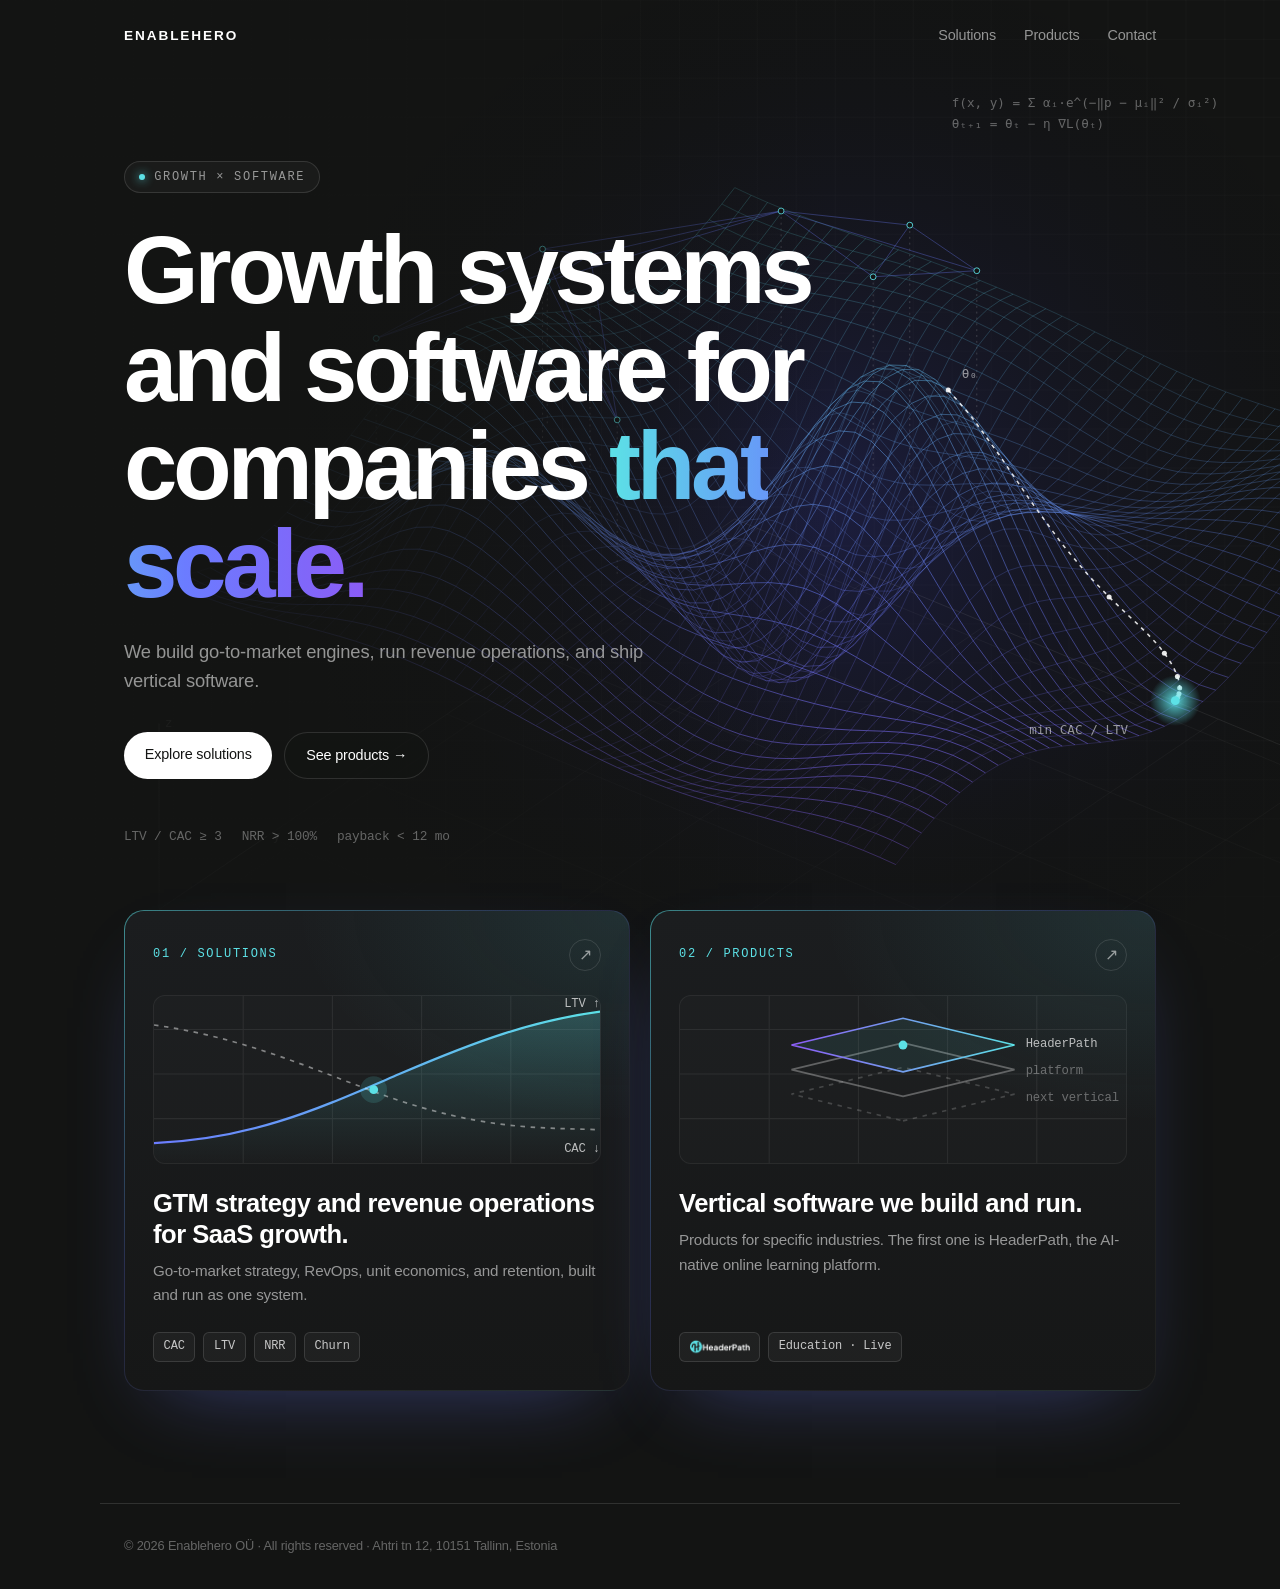
==== index.html @ 4e4ad12f "feat: rebuild site with Solutions, Products and Contact pages - Home: full-screen hero with a static" ====
<!DOCTYPE html>
<html lang="en">
<head>
  <meta charset="UTF-8" />
  <meta name="viewport" content="width=device-width, initial-scale=1.0" />
  <title>Enablehero · Growth systems and software</title>
  <meta name="description" content="Go-to-market strategy, revenue operations, and vertical software for companies that scale." />
  <link rel="icon" type="image/svg+xml" href="/favicon.svg" />
  <link rel="stylesheet" href="/assets/site.css" />
</head>
<body class="home">
  <div class="hero-xl">
    <header class="nav">
      <a class="wordmark" href="/">Enablehero</a>
      <nav class="nav-links">
        <a href="/solutions/">Solutions</a>
        <a href="/products/">Products</a>
        <a href="/contact/">Contact</a>
      </nav>
    </header>

    <section class="hero-xl-inner">
      <p class="kicker"><span class="kicker-dot"></span>Growth &times; Software</p>
      <h1 class="display">Growth systems and software for companies <span class="grad">that scale.</span></h1>
      <p class="lead">We build go-to-market engines, run revenue operations, and ship vertical software.</p>
      <div class="hero-actions">
        <a class="btn" href="/solutions/">Explore solutions</a>
        <a class="btn ghost" href="/products/">See products →</a>
      </div>
      <p class="formula"><span>LTV / CAC &ge; 3</span><span>NRR &gt; 100%</span><span>payback &lt; 12 mo</span></p>
    </section>
  </div>

  <main>
    <section class="doors">
      <a class="door" href="/solutions/">
        <div class="door-head">
          <span class="door-index">01 / Solutions</span>
          <span class="door-arrow">↗</span>
        </div>
        <svg class="door-viz" viewBox="0 0 400 150" aria-hidden="true">
          <defs>
            <linearGradient id="ltv" x1="0" x2="1"><stop offset="0" stop-color="#6b7cff"/><stop offset="1" stop-color="#5ce1e6"/></linearGradient>
            <linearGradient id="ltvfill" x1="0" y1="0" x2="0" y2="1"><stop offset="0" stop-color="#5ce1e6" stop-opacity=".22"/><stop offset="1" stop-color="#5ce1e6" stop-opacity="0"/></linearGradient>
          </defs>
          <g stroke="#fff" stroke-opacity=".07">
            <path d="M0 30H400M0 70H400M0 110H400M80 0V150M160 0V150M240 0V150M320 0V150"/>
          </g>
          <path d="M0 132 C 90 128, 150 100, 220 70 S 340 22, 400 14 V150 H0Z" fill="url(#ltvfill)"/>
          <path d="M0 132 C 90 128, 150 100, 220 70 S 340 22, 400 14" fill="none" stroke="url(#ltv)" stroke-width="2"/>
          <path d="M0 26 C 100 40, 170 80, 240 100 S 350 118, 400 120" fill="none" stroke="#fff" stroke-opacity=".45" stroke-width="1.5" stroke-dasharray="4 5"/>
          <circle cx="197" cy="84" r="4" fill="#5ce1e6"/>
          <circle cx="197" cy="84" r="12" fill="#5ce1e6" fill-opacity=".15"/>
          <text x="400" y="10" text-anchor="end" class="viz-label">LTV ↑</text>
          <text x="400" y="140" text-anchor="end" class="viz-label">CAC ↓</text>
        </svg>
        <h2>GTM strategy and revenue operations for SaaS growth.</h2>
        <p>Go-to-market strategy, RevOps, unit economics, and retention, built and run as one system.</p>
        <div class="chips">
          <span class="chip">CAC</span>
          <span class="chip">LTV</span>
          <span class="chip">NRR</span>
          <span class="chip">Churn</span>
        </div>
      </a>

      <a class="door" href="/products/">
        <div class="door-head">
          <span class="door-index">02 / Products</span>
          <span class="door-arrow">↗</span>
        </div>
        <svg class="door-viz" viewBox="0 0 400 150" aria-hidden="true">
          <defs>
            <linearGradient id="layer" x1="0" x2="1"><stop offset="0" stop-color="#8b5cf6"/><stop offset="1" stop-color="#5ce1e6"/></linearGradient>
          </defs>
          <g stroke="#fff" stroke-opacity=".07">
            <path d="M0 30H400M0 70H400M0 110H400M80 0V150M160 0V150M240 0V150M320 0V150"/>
          </g>
          <g fill="none" stroke-width="1.5">
            <path d="M200 112 L300 88 L200 64 L100 88Z" stroke="#fff" stroke-opacity=".18" stroke-dasharray="4 5"/>
            <path d="M200 90 L300 66 L200 42 L100 66Z" stroke="#fff" stroke-opacity=".3"/>
            <path d="M200 68 L300 44 L200 20 L100 44Z" stroke="url(#layer)" fill="#5ce1e6" fill-opacity=".08"/>
          </g>
          <circle cx="200" cy="44" r="4" fill="#5ce1e6"/>
          <text x="310" y="46" class="viz-label">HeaderPath</text>
          <text x="310" y="70" class="viz-label dim">platform</text>
          <text x="310" y="94" class="viz-label dim">next vertical</text>
        </svg>
        <h2>Vertical software we build and run.</h2>
        <p>Products for specific industries. The first one is HeaderPath, the AI-native online learning platform.</p>
        <div class="chips">
          <span class="chip"><img src="/assets/headerpath-wordmark.png" alt="HeaderPath" height="18" width="60" /></span>
          <span class="chip">Education · Live</span>
        </div>
      </a>
    </section>
  </main>

  <footer>&copy; 2026 Enablehero O&Uuml; &middot; All rights reserved &middot; Ahtri tn 12, 10151 Tallinn, Estonia</footer>
</body>
</html>
---- assets/site.css ----
*, *::before, *::after {
  box-sizing: border-box;
  margin: 0;
  padding: 0;
}

:root {
  --bg: #131413;
  --fg: #fff;
  --muted: rgba(255, 255, 255, 0.55);
  --faint: rgba(255, 255, 255, 0.35);
  --line: rgba(255, 255, 255, 0.12);
  --card: rgba(255, 255, 255, 0.03);
  --card-hover: rgba(255, 255, 255, 0.06);
  --accent: #5ce1e6;
  --max: 1080px;
}

html {
  scroll-behavior: smooth;
}

body {
  background: var(--bg);
  color: var(--fg);
  font-family: -apple-system, BlinkMacSystemFont, "Segoe UI", Helvetica, Arial, sans-serif;
  letter-spacing: -0.01em;
  line-height: 1.6;
  min-height: 100vh;
  display: flex;
  flex-direction: column;
}

a {
  color: inherit;
  text-decoration: none;
}

main {
  flex: 1;
  width: 100%;
  max-width: var(--max);
  margin: 0 auto;
  padding: 0 1.5rem;
}

/* Nav */

.nav {
  width: 100%;
  max-width: var(--max);
  margin: 0 auto;
  padding: 1.5rem;
  display: flex;
  align-items: center;
  justify-content: space-between;
  gap: 1rem;
}

.wordmark {
  font-size: 0.85rem;
  font-weight: 600;
  letter-spacing: 0.14em;
  text-transform: uppercase;
}

.nav-links {
  display: flex;
  gap: 1.75rem;
  font-size: 0.9rem;
}

.nav-links a {
  color: var(--muted);
  transition: color 0.15s;
}

.nav-links a:hover,
.nav-links a[aria-current="page"] {
  color: var(--fg);
}

/* Type */

.eyebrow {
  font-size: 0.75rem;
  font-weight: 500;
  letter-spacing: 0.14em;
  text-transform: uppercase;
  color: var(--faint);
  margin-bottom: 1rem;
}

h1 {
  font-size: clamp(2.25rem, 5.5vw, 4rem);
  font-weight: 600;
  line-height: 1.08;
  letter-spacing: -0.03em;
  max-width: 18ch;
}

h2 {
  font-size: clamp(1.4rem, 2.6vw, 1.75rem);
  font-weight: 600;
  line-height: 1.2;
  letter-spacing: -0.02em;
}

h3 {
  font-size: 1.1rem;
  font-weight: 600;
  letter-spacing: -0.01em;
  margin-bottom: 0.5rem;
}

.lead {
  margin-top: 1.5rem;
  font-size: clamp(1rem, 1.8vw, 1.15rem);
  color: var(--muted);
  max-width: 52ch;
}

/* Sections */

.hero {
  padding: clamp(3rem, 10vw, 7rem) 0 clamp(2.5rem, 6vw, 4rem);
}

.section {
  padding: clamp(2.5rem, 6vw, 4rem) 0;
  border-top: 1px solid var(--line);
}

.section > h2 {
  margin-bottom: 2rem;
}

/* Cards */

.grid {
  display: grid;
  grid-template-columns: repeat(2, 1fr);
  gap: 1rem;
}

.card {
  display: block;
  background: var(--card);
  border: 1px solid var(--line);
  border-radius: 14px;
  padding: 1.75rem;
  transition: background 0.15s, border-color 0.15s;
}

a.card:hover {
  background: var(--card-hover);
  border-color: rgba(255, 255, 255, 0.25);
}

.card p {
  color: var(--muted);
  font-size: 0.95rem;
}

.card ul {
  list-style: none;
  margin-top: 1rem;
  display: flex;
  flex-direction: column;
  gap: 0.35rem;
  font-size: 0.9rem;
  color: var(--muted);
}

.card ul li::before {
  content: "— ";
  color: var(--faint);
}

.card .more {
  display: inline-block;
  margin-top: 1.5rem;
  font-size: 0.9rem;
  font-weight: 500;
}

.tags {
  margin-top: 1.25rem;
  display: flex;
  flex-wrap: wrap;
  gap: 0.5rem;
}

.tag {
  font-size: 0.75rem;
  letter-spacing: 0.04em;
  color: var(--muted);
  border: 1px solid var(--line);
  border-radius: 999px;
  padding: 0.2rem 0.7rem;
}

/* Metrics */

.metrics {
  display: grid;
  grid-template-columns: repeat(4, 1fr);
  gap: 1rem;
}

.metric {
  border-left: 1px solid var(--line);
  padding-left: 1rem;
}

.metric strong {
  display: block;
  font-size: 1.15rem;
  font-weight: 600;
}

.metric span {
  font-size: 0.85rem;
  color: var(--muted);
}

/* Steps */

.steps {
  list-style: none;
  display: grid;
  grid-template-columns: repeat(4, 1fr);
  gap: 1rem;
  counter-reset: step;
}

.steps li {
  counter-increment: step;
}

.steps li::before {
  content: "0" counter(step);
  display: block;
  font-size: 0.75rem;
  letter-spacing: 0.14em;
  color: var(--faint);
  margin-bottom: 0.5rem;
}

.steps strong {
  display: block;
  margin-bottom: 0.25rem;
}

.steps span {
  font-size: 0.9rem;
  color: var(--muted);
}

/* Product */

.product {
  display: grid;
  grid-template-columns: 1fr auto;
  gap: 1.5rem 2rem;
  align-items: start;
}

.product-logo {
  display: block;
  height: 40px;
  width: auto;
  margin-bottom: 1.25rem;
}

.status {
  font-size: 0.7rem;
  font-weight: 500;
  letter-spacing: 0.14em;
  text-transform: uppercase;
  color: var(--accent);
  white-space: nowrap;
}

.card.dim {
  opacity: 0.5;
  border-style: dashed;
}

.card.dim .status {
  color: var(--faint);
}

.stack {
  display: flex;
  flex-direction: column;
  gap: 1rem;
}

/* Buttons */

.btn {
  display: inline-block;
  padding: 0.7rem 1.3rem;
  border-radius: 999px;
  font-size: 0.9rem;
  font-weight: 500;
  background: var(--fg);
  color: var(--bg);
  transition: opacity 0.15s;
}

.btn:hover {
  opacity: 0.85;
}

.btn.ghost {
  background: transparent;
  color: var(--fg);
  border: 1px solid var(--line);
}

.cta {
  display: flex;
  align-items: center;
  justify-content: space-between;
  flex-wrap: wrap;
  gap: 1.5rem;
}

/* Footer */

footer {
  width: 100%;
  max-width: var(--max);
  margin: 0 auto;
  padding: 2rem 1.5rem;
  font-size: 0.8rem;
  color: var(--faint);
  border-top: 1px solid var(--line);
}

/* Mobile */

@media (max-width: 720px) {
  .nav {
    padding: 1.25rem 1rem;
  }

  .nav-links {
    gap: 1rem;
    font-size: 0.85rem;
  }

  main {
    padding: 0 1rem;
  }

  footer {
    padding: 1.5rem 1rem;
  }

  .grid,
  .product {
    grid-template-columns: 1fr;
  }

  .metrics,
  .steps {
    grid-template-columns: repeat(2, 1fr);
    row-gap: 1.5rem;
  }

  .card {
    padding: 1.25rem;
  }

  .product .status {
    order: -1;
  }
}

@media (max-width: 380px) {
  .wordmark {
    font-size: 0.75rem;
  }

  .nav-links {
    gap: 0.75rem;
  }
}

/* Home: hero */

.hero-xl {
  position: relative;
  min-height: 100vh;
  min-height: 100svh;
  display: flex;
  flex-direction: column;
  background: var(--bg) url("/assets/hero-bg.svg") center / cover no-repeat;
  isolation: isolate;
}

.hero-xl::before {
  content: "";
  position: absolute;
  inset: 0;
  z-index: -1;
  background:
    linear-gradient(90deg, var(--bg) 0%, rgba(19, 20, 19, 0.85) 30%, rgba(19, 20, 19, 0) 65%),
    linear-gradient(0deg, var(--bg) 0%, rgba(19, 20, 19, 0) 25%);
}

.hero-xl-inner {
  flex: 1;
  width: 100%;
  max-width: var(--max);
  margin: 0 auto;
  padding: clamp(3rem, 10vh, 8rem) 1.5rem clamp(5rem, 14vh, 9rem);
  display: flex;
  flex-direction: column;
  justify-content: center;
}

.kicker {
  display: inline-flex;
  align-items: center;
  gap: 0.6rem;
  align-self: flex-start;
  font-family: ui-monospace, SFMono-Regular, Menlo, monospace;
  font-size: 0.75rem;
  letter-spacing: 0.14em;
  text-transform: uppercase;
  color: var(--muted);
  border: 1px solid var(--line);
  border-radius: 999px;
  padding: 0.35rem 0.85rem;
  background: rgba(255, 255, 255, 0.03);
  margin-bottom: 1.75rem;
}

.kicker-dot {
  width: 6px;
  height: 6px;
  border-radius: 50%;
  background: var(--accent);
  box-shadow: 0 0 10px var(--accent);
}

.display {
  font-size: clamp(2.75rem, 7.5vw, 6rem);
  line-height: 1.02;
  letter-spacing: -0.045em;
  max-width: 13ch;
}

.grad {
  background: linear-gradient(90deg, #5ce1e6, #6b7cff 55%, #8b5cf6);
  -webkit-background-clip: text;
  background-clip: text;
  color: transparent;
}

.hero-actions {
  margin-top: 2.25rem;
  display: flex;
  flex-wrap: wrap;
  gap: 0.75rem;
}

.hero-actions .btn.ghost {
  background: rgba(19, 20, 19, 0.5);
}

.formula {
  display: flex;
  flex-wrap: wrap;
  gap: 0.4rem 1.25rem;
  margin-top: 3rem;
  font-family: ui-monospace, SFMono-Regular, Menlo, monospace;
  font-size: 0.8rem;
  color: var(--faint);
}

/* Home: cards */

.doors {
  display: grid;
  grid-template-columns: repeat(2, 1fr);
  gap: 1.25rem;
  margin-top: -4rem;
  padding-bottom: clamp(4rem, 10vw, 7rem);
  position: relative;
}

.door {
  position: relative;
  display: flex;
  flex-direction: column;
  padding: 1.75rem;
  border-radius: 20px;
  border: 1px solid transparent;
  background:
    radial-gradient(120% 80% at 100% 0%, rgba(92, 225, 230, 0.10), transparent 55%),
    linear-gradient(180deg, #1b1d1f, #161717) padding-box,
    linear-gradient(140deg, rgba(92, 225, 230, 0.55), rgba(107, 124, 255, 0.25) 40%, rgba(255, 255, 255, 0.06) 70%) border-box;
  box-shadow: 0 30px 80px -40px rgba(107, 124, 255, 0.45);
  overflow: hidden;
  transition: box-shadow 0.2s, border-color 0.2s;
}

.door:hover {
  box-shadow: 0 30px 90px -30px rgba(92, 225, 230, 0.5);
}

.door:hover .door-arrow {
  color: var(--accent);
  border-color: rgba(92, 225, 230, 0.5);
}

.door-head {
  display: flex;
  align-items: center;
  justify-content: space-between;
}

.door-index {
  font-family: ui-monospace, SFMono-Regular, Menlo, monospace;
  font-size: 0.75rem;
  letter-spacing: 0.14em;
  text-transform: uppercase;
  color: var(--accent);
}

.door-arrow {
  width: 2rem;
  height: 2rem;
  display: grid;
  place-items: center;
  border-radius: 50%;
  border: 1px solid var(--line);
  color: var(--muted);
  transition: color 0.2s, border-color 0.2s;
}

.door-viz {
  display: block;
  width: 100%;
  height: auto;
  margin: 1.5rem 0;
  border-radius: 12px;
  background: rgba(255, 255, 255, 0.015);
  border: 1px solid rgba(255, 255, 255, 0.06);
}

.viz-label {
  font-family: ui-monospace, SFMono-Regular, Menlo, monospace;
  font-size: 11px;
  fill: rgba(255, 255, 255, 0.7);
}

.viz-label.dim {
  fill: rgba(255, 255, 255, 0.35);
}

.door h2 {
  font-size: clamp(1.3rem, 2.2vw, 1.6rem);
  margin-bottom: 0.6rem;
}

.door p {
  color: var(--muted);
  font-size: 0.95rem;
}

.chips {
  margin-top: auto;
  padding-top: 1.5rem;
  display: flex;
  flex-wrap: wrap;
  gap: 0.5rem;
}

.chip {
  display: inline-flex;
  align-items: center;
  font-family: ui-monospace, SFMono-Regular, Menlo, monospace;
  font-size: 0.75rem;
  color: rgba(255, 255, 255, 0.75);
  background: rgba(255, 255, 255, 0.04);
  border: 1px solid var(--line);
  border-radius: 6px;
  padding: 0.3rem 0.6rem;
}

.chip img {
  display: block;
  height: 18px;
  width: auto;
}

@media (max-width: 720px) {
  .hero-xl {
    background-position: 70% center;
  }

  .hero-xl::before {
    background:
      linear-gradient(180deg, rgba(19, 20, 19, 0.4) 0%, rgba(19, 20, 19, 0.7) 60%, var(--bg) 100%);
  }

  .hero-xl-inner {
    padding: 2.5rem 1rem 5rem;
  }

  .doors {
    grid-template-columns: 1fr;
    margin-top: -2.5rem;
  }

  .door {
    padding: 1.25rem;
  }
}

/* Contact */

.hero-xl.compact {
  min-height: auto;
}

.contact-hero {
  flex-direction: row;
  align-items: center;
  justify-content: space-between;
  gap: 3rem;
  padding-bottom: clamp(3rem, 8vw, 6rem);
}

.contact-hero .display {
  max-width: 10ch;
}

button.btn {
  font: inherit;
  font-size: 0.9rem;
  font-weight: 500;
  cursor: pointer;
}

.mail-card {
  flex: 0 0 auto;
  width: min(100%, 440px);
  padding: 1.75rem;
  border-radius: 20px;
  border: 1px solid transparent;
  background:
    radial-gradient(120% 80% at 100% 0%, rgba(92, 225, 230, 0.12), transparent 55%),
    linear-gradient(180deg, rgba(27, 29, 31, 0.92), rgba(22, 23, 23, 0.92)) padding-box,
    linear-gradient(140deg, rgba(92, 225, 230, 0.55), rgba(107, 124, 255, 0.25) 40%, rgba(255, 255, 255, 0.06) 70%) border-box;
  box-shadow: 0 30px 80px -40px rgba(107, 124, 255, 0.45);
  backdrop-filter: blur(6px);
}

.mail-address {
  display: block;
  margin: 1rem 0 1.5rem;
  font-size: clamp(1.4rem, 2.6vw, 1.9rem);
  font-weight: 600;
  letter-spacing: -0.02em;
  word-break: break-all;
}

.mail-address:hover {
  color: var(--accent);
}

.mail-actions {
  display: flex;
  flex-wrap: wrap;
  gap: 0.75rem;
}

.routes {
  display: grid;
  grid-template-columns: repeat(3, 1fr);
  gap: 1rem;
}

.route h3 {
  margin: 1.5rem 0 0.4rem;
}

.contact-meta {
  display: grid;
  grid-template-columns: 1fr 1fr;
  gap: 2rem;
  padding-bottom: clamp(3rem, 8vw, 5rem);
}

.checklist {
  list-style: none;
  display: flex;
  flex-direction: column;
  gap: 0.5rem;
  color: var(--muted);
}

.checklist li::before {
  content: "→ ";
  color: var(--accent);
}

address {
  font-style: normal;
  color: var(--muted);
}

@media (max-width: 860px) {
  .contact-hero {
    flex-direction: column;
    align-items: stretch;
  }

  .routes,
  .contact-meta {
    grid-template-columns: 1fr;
  }
}
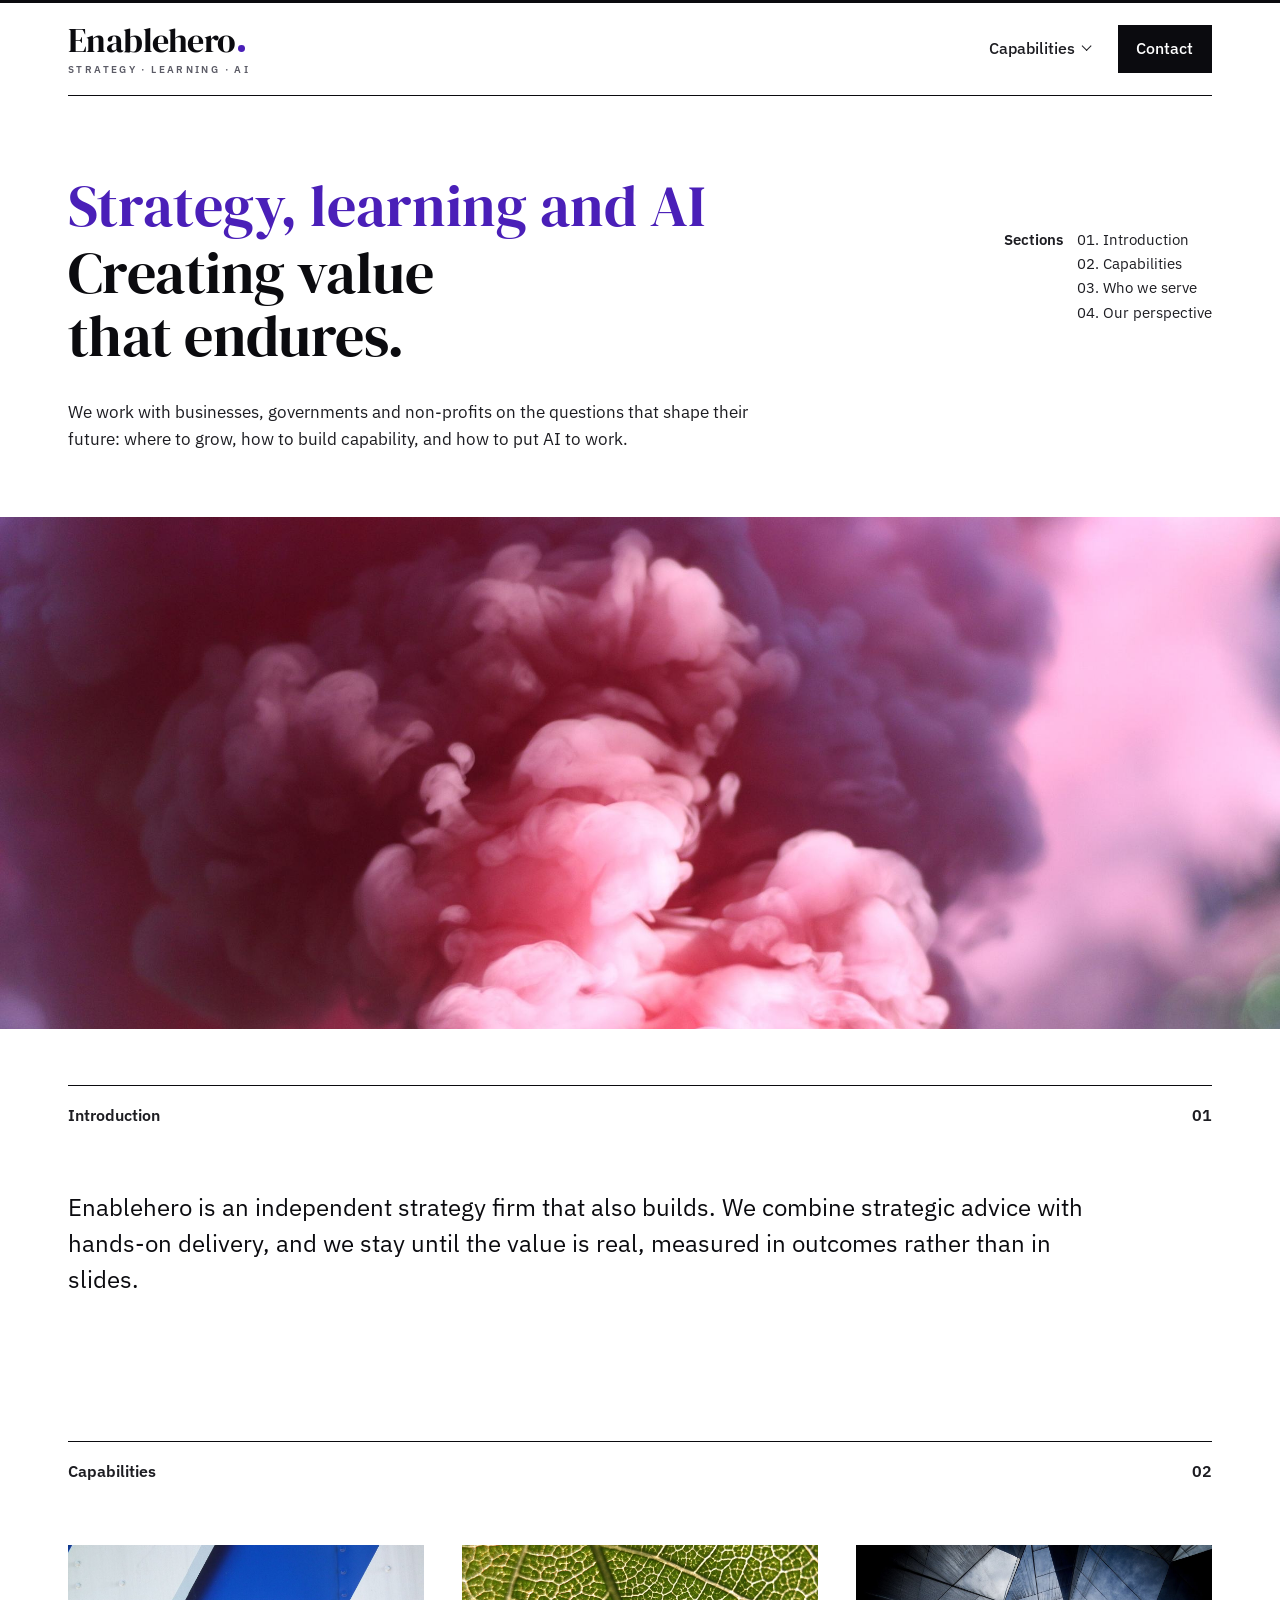
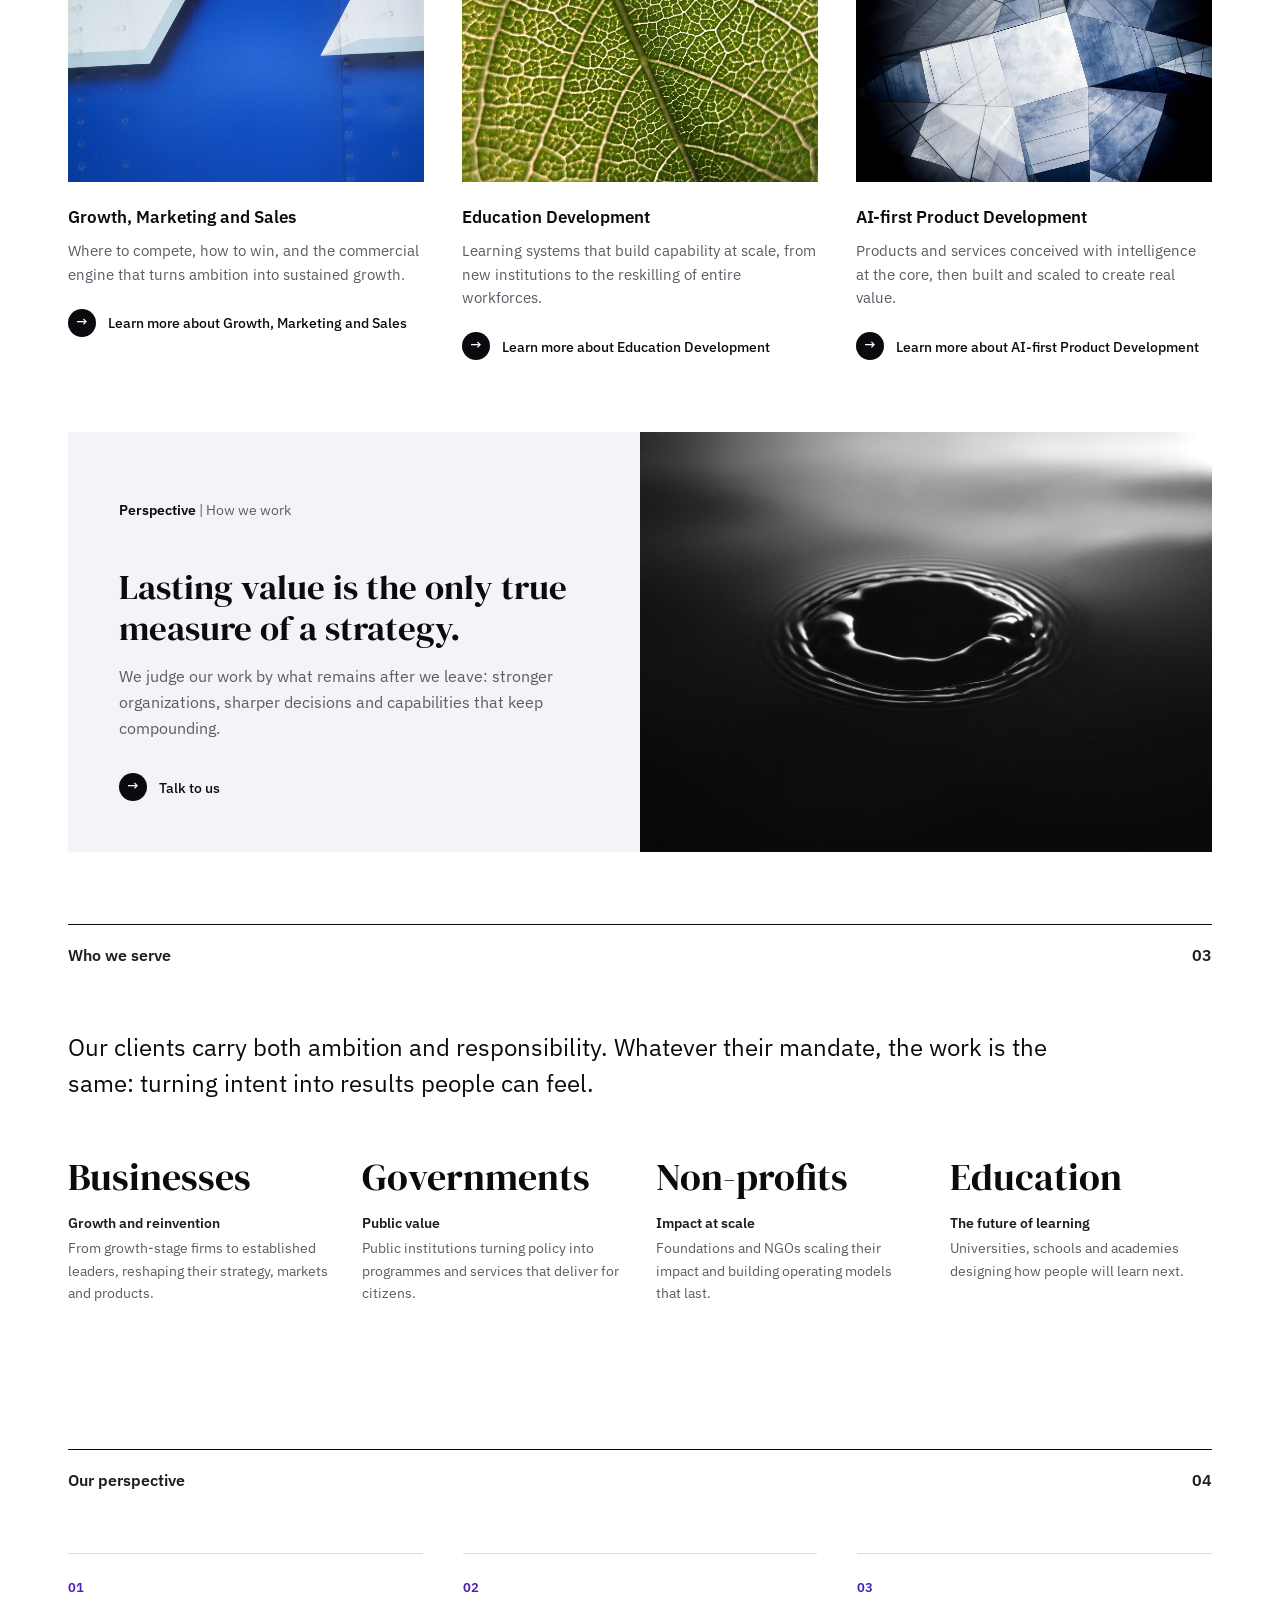
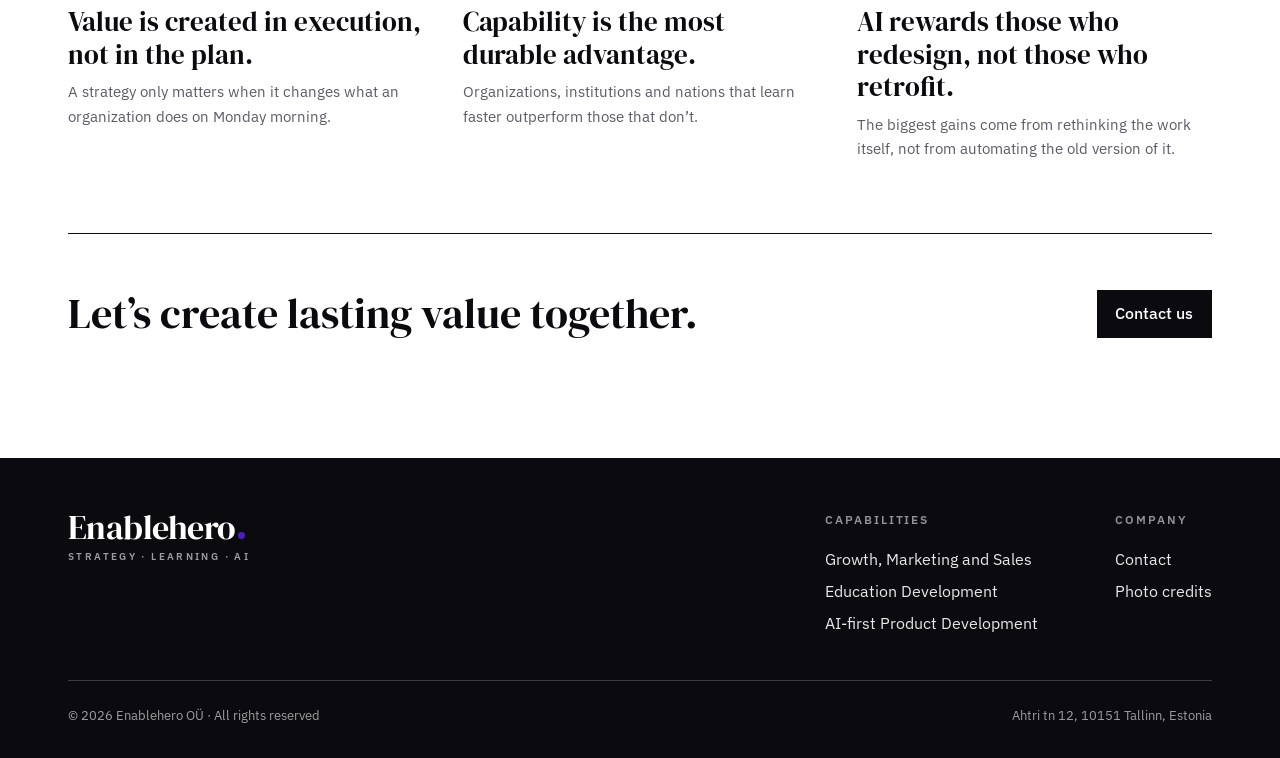
==== commit c3b35227: "feat: reposition site around strategic value creation - New editorial design: serif type, violet acc" ====
--- a/index.html
+++ b/index.html
@@ -3,99 +3,173 @@
 <head>
   <meta charset="UTF-8" />
   <meta name="viewport" content="width=device-width, initial-scale=1.0" />
-  <title>Enablehero · Growth systems and software</title>
-  <meta name="description" content="Go-to-market strategy, revenue operations, and vertical software for companies that scale." />
+  <title>Enablehero · Strategy, learning and AI that create lasting value</title>
+  <meta name="description" content="Enablehero helps businesses, governments and non-profits create lasting value through growth, marketing and sales, education development and AI-first product development." />
   <link rel="icon" type="image/svg+xml" href="/favicon.svg" />
+  <link rel="preconnect" href="https://fonts.googleapis.com" />
+  <link rel="preconnect" href="https://fonts.gstatic.com" crossorigin />
+  <link rel="stylesheet" href="https://fonts.googleapis.com/css2?family=DM+Serif+Display&family=IBM+Plex+Sans:wght@400;500;600&display=swap" />
   <link rel="stylesheet" href="/assets/site.css" />
+  <link rel="preload" as="image" href="/assets/img/smoke.jpg" />
 </head>
-<body class="home">
-  <div class="hero-xl">
-    <header class="nav">
-      <a class="wordmark" href="/">Enablehero</a>
-      <nav class="nav-links">
-        <a href="/solutions/">Solutions</a>
-        <a href="/products/">Products</a>
-        <a href="/contact/">Contact</a>
-      </nav>
-    </header>
-
-    <section class="hero-xl-inner">
-      <p class="kicker"><span class="kicker-dot"></span>Growth &times; Software</p>
-      <h1 class="display">Growth systems and software for companies <span class="grad">that scale.</span></h1>
-      <p class="lead">We build go-to-market engines, run revenue operations, and ship vertical software.</p>
-      <div class="hero-actions">
-        <a class="btn" href="/solutions/">Explore solutions</a>
-        <a class="btn ghost" href="/products/">See products →</a>
+<body>
+  <header class="site-header">
+    <div class="wrap">
+      <div class="bar">
+        <a class="logo" href="/" aria-label="Enablehero home"><span class="logo-word">Enablehero<span class="logo-dot"></span></span><span class="logo-tag">Strategy &middot; Learning &middot; AI</span></a>
+        <nav class="menu" aria-label="Main">
+          <div class="dd">
+            <button class="dd-toggle" type="button" aria-expanded="false" aria-haspopup="true">Capabilities</button>
+            <div class="dd-panel">
+            <a href="/growth-marketing-sales/"><strong>Growth, Marketing and Sales</strong><span>Strategy, markets and the commercial engine</span></a>
+            <a href="/education-development/"><strong>Education Development</strong><span>Institutions, programmes and capability at scale</span></a>
+            <a href="/ai-first-product-development/"><strong>AI-first Product Development</strong><span>Products and services with AI at the core</span></a>
+            </div>
+          </div>
+          <a class="btn" href="/contact/">Contact</a>
+        </nav>
       </div>
-      <p class="formula"><span>LTV / CAC &ge; 3</span><span>NRR &gt; 100%</span><span>payback &lt; 12 mo</span></p>
-    </section>
-  </div>
+    </div>
+  </header>
 
   <main>
-    <section class="doors">
-      <a class="door" href="/solutions/">
-        <div class="door-head">
-          <span class="door-index">01 / Solutions</span>
-          <span class="door-arrow">↗</span>
+    <div class="wrap">
+      <section class="page-head">
+        <div>
+          <p class="page-title">Strategy, learning and AI</p>
+          <h1>Creating value that endures.</h1>
+          <p class="lead">We work with businesses, governments and non-profits on the questions that shape their future: where to grow, how to build capability, and how to put AI to work.</p>
         </div>
-        <svg class="door-viz" viewBox="0 0 400 150" aria-hidden="true">
-          <defs>
-            <linearGradient id="ltv" x1="0" x2="1"><stop offset="0" stop-color="#6b7cff"/><stop offset="1" stop-color="#5ce1e6"/></linearGradient>
-            <linearGradient id="ltvfill" x1="0" y1="0" x2="0" y2="1"><stop offset="0" stop-color="#5ce1e6" stop-opacity=".22"/><stop offset="1" stop-color="#5ce1e6" stop-opacity="0"/></linearGradient>
-          </defs>
-          <g stroke="#fff" stroke-opacity=".07">
-            <path d="M0 30H400M0 70H400M0 110H400M80 0V150M160 0V150M240 0V150M320 0V150"/>
-          </g>
-          <path d="M0 132 C 90 128, 150 100, 220 70 S 340 22, 400 14 V150 H0Z" fill="url(#ltvfill)"/>
-          <path d="M0 132 C 90 128, 150 100, 220 70 S 340 22, 400 14" fill="none" stroke="url(#ltv)" stroke-width="2"/>
-          <path d="M0 26 C 100 40, 170 80, 240 100 S 350 118, 400 120" fill="none" stroke="#fff" stroke-opacity=".45" stroke-width="1.5" stroke-dasharray="4 5"/>
-          <circle cx="197" cy="84" r="4" fill="#5ce1e6"/>
-          <circle cx="197" cy="84" r="12" fill="#5ce1e6" fill-opacity=".15"/>
-          <text x="400" y="10" text-anchor="end" class="viz-label">LTV ↑</text>
-          <text x="400" y="140" text-anchor="end" class="viz-label">CAC ↓</text>
-        </svg>
-        <h2>GTM strategy and revenue operations for SaaS growth.</h2>
-        <p>Go-to-market strategy, RevOps, unit economics, and retention, built and run as one system.</p>
-        <div class="chips">
-          <span class="chip">CAC</span>
-          <span class="chip">LTV</span>
-          <span class="chip">NRR</span>
-          <span class="chip">Churn</span>
+        <nav class="sections" aria-label="Sections">
+          <strong>Sections</strong>
+          <ol>
+            <li><a href="#introduction">01. Introduction</a></li>
+            <li><a href="#capabilities">02. Capabilities</a></li>
+            <li><a href="#who-we-serve">03. Who we serve</a></li>
+            <li><a href="#perspective">04. Our perspective</a></li>
+          </ol>
+        </nav>
+      </section>
+    </div>
+    <div class="bleed"><img src="/assets/img/smoke.jpg" alt="A cloud of pink and violet smoke" /></div>
+    <section class="block first" id="introduction">
+      <div class="wrap">
+        <div class="sec-head"><span>Introduction</span><span>01</span></div>
+        <p class="intro-text">Enablehero is an independent strategy firm that also builds. We combine strategic advice with hands-on delivery, and we stay until the value is real, measured in outcomes rather than in slides.</p>
+      </div>
+    </section>
+    <section class="block" id="capabilities">
+      <div class="wrap">
+        <div class="sec-head"><span>Capabilities</span><span>02</span></div>
+        <div class="cards">
+          <a class="card" href="/growth-marketing-sales/">
+            <div class="card-img"><img src="/assets/img/blue.jpg" alt="Sharp white edges cutting across a deep blue wall" loading="lazy" /></div>
+            <h3>Growth, Marketing and Sales</h3>
+            <p>Where to compete, how to win, and the commercial engine that turns ambition into sustained growth.</p>
+            <span class="more">Learn more about Growth, Marketing and Sales</span>
+          </a>
+          <a class="card" href="/education-development/">
+            <div class="card-img"><img src="/assets/img/leaf.jpg" alt="Macro view of the veins of a green leaf" loading="lazy" /></div>
+            <h3>Education Development</h3>
+            <p>Learning systems that build capability at scale, from new institutions to the reskilling of entire workforces.</p>
+            <span class="more">Learn more about Education Development</span>
+          </a>
+          <a class="card" href="/ai-first-product-development/">
+            <div class="card-img"><img src="/assets/img/facets.jpg" alt="Prismatic glass facets reflecting the sky" loading="lazy" /></div>
+            <h3>AI-first Product Development</h3>
+            <p>Products and services conceived with intelligence at the core, then built and scaled to create real value.</p>
+            <span class="more">Learn more about AI-first Product Development</span>
+          </a>
         </div>
-      </a>
-
-      <a class="door" href="/products/">
-        <div class="door-head">
-          <span class="door-index">02 / Products</span>
-          <span class="door-arrow">↗</span>
+      </div>
+    </section>
+    <div class="wrap">
+        <div class="story">
+          <div class="story-body">
+            <p class="story-label"><b>Perspective</b> | How we work</p>
+            <h3>Lasting value is the only true measure of a strategy.</h3>
+            <p>We judge our work by what remains after we leave: stronger organizations, sharper decisions and capabilities that keep compounding.</p>
+            <a class="more" href="/contact/">Talk to us</a>
+          </div>
+          <div class="story-img"><img src="/assets/img/drop.jpg" alt="A single drop rippling across still dark water" loading="lazy" /></div>
         </div>
-        <svg class="door-viz" viewBox="0 0 400 150" aria-hidden="true">
-          <defs>
-            <linearGradient id="layer" x1="0" x2="1"><stop offset="0" stop-color="#8b5cf6"/><stop offset="1" stop-color="#5ce1e6"/></linearGradient>
-          </defs>
-          <g stroke="#fff" stroke-opacity=".07">
-            <path d="M0 30H400M0 70H400M0 110H400M80 0V150M160 0V150M240 0V150M320 0V150"/>
-          </g>
-          <g fill="none" stroke-width="1.5">
-            <path d="M200 112 L300 88 L200 64 L100 88Z" stroke="#fff" stroke-opacity=".18" stroke-dasharray="4 5"/>
-            <path d="M200 90 L300 66 L200 42 L100 66Z" stroke="#fff" stroke-opacity=".3"/>
-            <path d="M200 68 L300 44 L200 20 L100 44Z" stroke="url(#layer)" fill="#5ce1e6" fill-opacity=".08"/>
-          </g>
-          <circle cx="200" cy="44" r="4" fill="#5ce1e6"/>
-          <text x="310" y="46" class="viz-label">HeaderPath</text>
-          <text x="310" y="70" class="viz-label dim">platform</text>
-          <text x="310" y="94" class="viz-label dim">next vertical</text>
-        </svg>
-        <h2>Vertical software we build and run.</h2>
-        <p>Products for specific industries. The first one is HeaderPath, the AI-native online learning platform.</p>
-        <div class="chips">
-          <span class="chip"><img src="/assets/headerpath-wordmark.png" alt="HeaderPath" height="18" width="60" /></span>
-          <span class="chip">Education · Live</span>
+    </div>
+    <section class="block" id="who-we-serve">
+      <div class="wrap">
+        <div class="sec-head"><span>Who we serve</span><span>03</span></div>
+        <p class="intro-text">Our clients carry both ambition and responsibility. Whatever their mandate, the work is the same: turning intent into results people can feel.</p>
+        <div class="big-list">
+          <div><span class="big">Businesses</span><strong>Growth and reinvention</strong><p>From growth-stage firms to established leaders, reshaping their strategy, markets and products.</p></div>
+          <div><span class="big">Governments</span><strong>Public value</strong><p>Public institutions turning policy into programmes and services that deliver for citizens.</p></div>
+          <div><span class="big">Non-profits</span><strong>Impact at scale</strong><p>Foundations and NGOs scaling their impact and building operating models that last.</p></div>
+          <div><span class="big">Education</span><strong>The future of learning</strong><p>Universities, schools and academies designing how people will learn next.</p></div>
         </div>
-      </a>
+      </div>
     </section>
+    <section class="block" id="perspective">
+      <div class="wrap">
+        <div class="sec-head"><span>Our perspective</span><span>04</span></div>
+        <div class="areas">
+          <div class="area">
+            <span class="num">01</span>
+            <h3 class="serif">Value is created in execution, not in the plan.</h3>
+            <p>A strategy only matters when it changes what an organization does on Monday morning.</p>
+          </div>
+          <div class="area">
+            <span class="num">02</span>
+            <h3 class="serif">Capability is the most durable advantage.</h3>
+            <p>Organizations, institutions and nations that learn faster outperform those that don&rsquo;t.</p>
+          </div>
+          <div class="area">
+            <span class="num">03</span>
+            <h3 class="serif">AI rewards those who redesign, not those who retrofit.</h3>
+            <p>The biggest gains come from rethinking the work itself, not from automating the old version of it.</p>
+          </div>
+        </div>
+      </div>
+    </section>
+    <div class="wrap">
+      <section class="cta">
+        <h2>Let&rsquo;s create lasting value together.</h2>
+        <a class="btn" href="/contact/">Contact us</a>
+      </section>
+    </div>
   </main>
 
-  <footer>&copy; 2026 Enablehero O&Uuml; &middot; All rights reserved &middot; Ahtri tn 12, 10151 Tallinn, Estonia</footer>
+  <footer class="site-footer">
+    <div class="wrap">
+      <div class="foot-top">
+        <a class="logo" href="/" aria-label="Enablehero home"><span class="logo-word">Enablehero<span class="logo-dot"></span></span><span class="logo-tag">Strategy &middot; Learning &middot; AI</span></a>
+        <div class="foot-cols">
+          <div>
+            <h4>Capabilities</h4>
+            <a href="/growth-marketing-sales/">Growth, Marketing and Sales</a>
+            <a href="/education-development/">Education Development</a>
+            <a href="/ai-first-product-development/">AI-first Product Development</a>
+          </div>
+          <div>
+            <h4>Company</h4>
+            <a href="/contact/">Contact</a>
+            <a href="/credits/">Photo credits</a>
+          </div>
+        </div>
+      </div>
+      <div class="foot-bottom">
+        <span>&copy; 2026 Enablehero O&Uuml; &middot; All rights reserved</span>
+        <span>Ahtri tn 12, 10151 Tallinn, Estonia</span>
+      </div>
+    </div>
+  </footer>
+
+  <script>
+    (function () {
+      var dd = document.querySelector('.dd');
+      var btn = dd.querySelector('.dd-toggle');
+      function set(open) { dd.classList.toggle('open', open); btn.setAttribute('aria-expanded', open); }
+      btn.addEventListener('click', function (e) { e.stopPropagation(); set(!dd.classList.contains('open')); });
+      document.addEventListener('click', function (e) { if (!dd.contains(e.target)) set(false); });
+      document.addEventListener('keydown', function (e) { if (e.key === 'Escape') { set(false); btn.focus(); } });
+    })();
+  </script>
 </body>
 </html>
--- a/assets/site.css
+++ b/assets/site.css
@@ -1,324 +1,338 @@
-*, *::before, *::after {
-  box-sizing: border-box;
-  margin: 0;
-  padding: 0;
-}
+/* Enablehero — editorial light theme */
+
+*, *::before, *::after { box-sizing: border-box; margin: 0; padding: 0; }
 
 :root {
-  --bg: #131413;
-  --fg: #fff;
-  --muted: rgba(255, 255, 255, 0.55);
-  --faint: rgba(255, 255, 255, 0.35);
-  --line: rgba(255, 255, 255, 0.12);
-  --card: rgba(255, 255, 255, 0.03);
-  --card-hover: rgba(255, 255, 255, 0.06);
-  --accent: #5ce1e6;
-  --max: 1080px;
-}
-
-html {
-  scroll-behavior: smooth;
-}
+  --ink: #0b0b0f;
+  --text: #1d1d22;
+  --muted: #5b5b66;
+  --line: #0b0b0f;
+  --hair: #dcdce2;
+  --soft: #f4f3f8;
+  --violet: #4a1fb8;
+  --violet-soft: #efeaff;
+  --bg: #fff;
+  --serif: "DM Serif Display", Georgia, "Times New Roman", serif;
+  --sans: "IBM Plex Sans", -apple-system, BlinkMacSystemFont, "Segoe UI", Helvetica, Arial, sans-serif;
+  --max: 1208px;
+  --gutter: clamp(1rem, 4vw, 2rem);
+}
+
+html { scroll-behavior: smooth; }
 
 body {
   background: var(--bg);
-  color: var(--fg);
-  font-family: -apple-system, BlinkMacSystemFont, "Segoe UI", Helvetica, Arial, sans-serif;
-  letter-spacing: -0.01em;
+  color: var(--text);
+  font-family: var(--sans);
+  font-size: 1rem;
   line-height: 1.6;
-  min-height: 100vh;
-  display: flex;
-  flex-direction: column;
-}
-
-a {
-  color: inherit;
-  text-decoration: none;
-}
-
-main {
-  flex: 1;
-  width: 100%;
-  max-width: var(--max);
-  margin: 0 auto;
-  padding: 0 1.5rem;
-}
-
-/* Nav */
-
-.nav {
-  width: 100%;
-  max-width: var(--max);
-  margin: 0 auto;
-  padding: 1.5rem;
+  -webkit-font-smoothing: antialiased;
+  border-top: 3px solid var(--ink);
+  overflow-x: hidden;
+}
+
+a { color: inherit; text-decoration: none; }
+img { display: block; max-width: 100%; }
+button { font: inherit; color: inherit; background: none; border: 0; cursor: pointer; }
+
+.wrap { width: 100%; max-width: var(--max); margin: 0 auto; padding: 0 var(--gutter); }
+
+/* ---------- Header ---------- */
+
+.site-header { position: relative; z-index: 30; background: var(--bg); }
+
+.bar {
   display: flex;
   align-items: center;
   justify-content: space-between;
   gap: 1rem;
-}
-
-.wordmark {
+  padding: 1.25rem 0;
+  border-bottom: 1px solid var(--line);
+}
+
+.logo { display: inline-flex; flex-direction: column; line-height: 1; color: var(--ink); }
+.logo-word {
+  font-family: var(--serif);
+  font-size: clamp(1.75rem, 3vw, 2.15rem);
+  letter-spacing: -0.015em;
+  white-space: nowrap;
+}
+.logo-dot {
+  display: inline-block;
+  width: 0.2em;
+  height: 0.2em;
+  margin-left: 0.06em;
+  background: var(--violet);
+  border-radius: 50%;
+}
+.logo-tag {
+  margin-top: 0.45rem;
+  font-size: 0.62rem;
+  font-weight: 600;
+  letter-spacing: 0.24em;
+  text-transform: uppercase;
+  color: var(--muted);
+}
+
+.menu { display: flex; align-items: center; gap: clamp(0.75rem, 2.5vw, 1.75rem); }
+
+.dd { position: relative; }
+.dd-toggle {
+  display: inline-flex;
+  align-items: center;
+  gap: 0.45rem;
+  font-weight: 500;
+  padding: 0.6rem 0;
+}
+.dd-toggle::after {
+  content: "";
+  width: 0.45em;
+  height: 0.45em;
+  border-right: 1.5px solid currentColor;
+  border-bottom: 1.5px solid currentColor;
+  transform: translateY(-0.15em) rotate(45deg);
+  transition: transform 0.2s;
+}
+.dd-toggle[aria-current="true"] { color: var(--violet); }
+.dd:hover .dd-toggle::after, .dd.open .dd-toggle::after { transform: translateY(0.1em) rotate(-135deg); }
+
+.dd-panel {
+  position: absolute;
+  right: 0;
+  top: 100%;
+  width: min(92vw, 380px);
+  background: var(--bg);
+  border: 1px solid var(--line);
+  padding: 0.5rem 0;
+  opacity: 0;
+  visibility: hidden;
+  transform: translateY(6px);
+  transition: opacity 0.18s, transform 0.18s, visibility 0.18s;
+}
+.dd:hover .dd-panel, .dd:focus-within .dd-panel, .dd.open .dd-panel {
+  opacity: 1;
+  visibility: visible;
+  transform: translateY(0);
+}
+.dd-panel a { display: block; padding: 0.85rem 1.25rem; }
+.dd-panel a + a { border-top: 1px solid var(--hair); }
+.dd-panel strong { display: block; font-weight: 600; }
+.dd-panel span { display: block; font-size: 0.85rem; color: var(--muted); }
+.dd-panel a:hover strong, .dd-panel a[aria-current="page"] strong { color: var(--violet); }
+
+.btn {
+  display: inline-flex;
+  align-items: center;
+  gap: 0.6rem;
+  background: var(--ink);
+  color: #fff;
+  border: 1px solid var(--ink);
+  font-weight: 500;
+  padding: 0.65rem 1.1rem;
+  transition: background 0.2s, color 0.2s;
+}
+.btn:hover { background: var(--violet); border-color: var(--violet); }
+.btn.line { background: transparent; color: var(--ink); }
+.btn.line:hover { background: var(--ink); color: #fff; border-color: var(--ink); }
+
+/* Sub-nav (capability pages) */
+
+.subnav {
+  background: var(--violet-soft);
+  border-bottom: 1px solid var(--line);
+  overflow-x: auto;
+  scrollbar-width: none;
+}
+.subnav::-webkit-scrollbar { display: none; }
+.subnav ul { list-style: none; display: flex; gap: 0.25rem; white-space: nowrap; }
+.subnav a { display: block; padding: 0.7rem 1rem; color: var(--violet); }
+.subnav a[aria-current="page"] { color: var(--ink); font-weight: 600; }
+.subnav a:hover { text-decoration: underline; text-underline-offset: 4px; }
+
+/* ---------- Page head ---------- */
+
+.page-head {
+  display: grid;
+  grid-template-columns: 1fr auto;
+  gap: 2rem 4rem;
+  padding: clamp(3rem, 7vw, 5rem) 0 clamp(2.5rem, 5vw, 4rem);
+}
+.page-title {
+  font-family: var(--serif);
+  font-weight: 400;
+  font-size: clamp(2.4rem, 5vw, 3.6rem);
+  line-height: 1.05;
+  color: var(--violet);
+}
+.page-head h1 {
+  margin-top: 0.4rem;
+  font-family: var(--serif);
+  font-weight: 400;
+  font-size: clamp(2.4rem, 5vw, 3.6rem);
+  line-height: 1.08;
+  letter-spacing: -0.01em;
+  color: var(--ink);
+  max-width: 15ch;
+}
+.page-head .lead { margin-top: 2rem; max-width: 44rem; font-size: 1.05rem; }
+
+.sections { display: flex; gap: 0.9rem; padding-top: 3.2rem; font-size: 0.95rem; }
+.sections strong { font-weight: 600; }
+.sections ol { list-style: none; }
+.sections a:hover { color: var(--violet); text-decoration: underline; text-underline-offset: 3px; }
+
+/* ---------- Full-bleed image ---------- */
+
+.bleed { width: 100%; height: clamp(260px, 40vw, 600px); overflow: hidden; background: var(--soft); }
+.bleed img { width: 100%; height: 100%; object-fit: cover; }
+
+/* ---------- Sections ---------- */
+
+.block { padding: clamp(3rem, 6vw, 4.5rem) 0; scroll-margin-top: 1rem; }
+.block.first { padding-top: clamp(2.5rem, 5vw, 3.5rem); }
+
+.sec-head {
+  display: flex;
+  justify-content: space-between;
+  align-items: baseline;
+  gap: 1rem;
+  padding-top: 1.1rem;
+  border-top: 1px solid var(--line);
+  margin-bottom: clamp(2rem, 5vw, 3.75rem);
+  font-weight: 600;
+}
+
+.intro-text {
+  font-size: clamp(1.2rem, 2vw, 1.5rem);
+  line-height: 1.5;
+  max-width: 64rem;
+  color: var(--ink);
+}
+.intro-text + .intro-text { margin-top: 1.25rem; }
+
+/* Cards */
+
+.cards { display: grid; grid-template-columns: repeat(3, 1fr); gap: clamp(1.5rem, 3vw, 2.5rem); }
+.cards.two { grid-template-columns: repeat(2, 1fr); }
+.card-img { aspect-ratio: 3 / 2; overflow: hidden; background: var(--soft); }
+.card-img img { width: 100%; height: 100%; object-fit: cover; transition: transform 0.6s ease; }
+.card:hover .card-img img { transform: scale(1.03); }
+.card h3 { margin-top: 1.4rem; font-size: 1.05rem; font-weight: 600; color: var(--ink); }
+.card p { margin-top: 0.5rem; font-size: 0.92rem; color: var(--muted); max-width: 34rem; }
+
+.more {
+  display: inline-flex;
+  align-items: center;
+  gap: 0.75rem;
+  margin-top: 1.4rem;
+  font-size: 0.9rem;
+  font-weight: 500;
+  color: var(--ink);
+}
+.more::before {
+  content: "→";
+  display: inline-grid;
+  place-items: center;
+  width: 1.75rem;
+  height: 1.75rem;
+  border-radius: 50%;
+  background: var(--ink);
+  color: #fff;
   font-size: 0.85rem;
-  font-weight: 600;
-  letter-spacing: 0.14em;
-  text-transform: uppercase;
-}
-
-.nav-links {
-  display: flex;
-  gap: 1.75rem;
-  font-size: 0.9rem;
-}
-
-.nav-links a {
-  color: var(--muted);
-  transition: color 0.15s;
-}
-
-.nav-links a:hover,
-.nav-links a[aria-current="page"] {
-  color: var(--fg);
-}
-
-/* Type */
-
-.eyebrow {
-  font-size: 0.75rem;
-  font-weight: 500;
-  letter-spacing: 0.14em;
-  text-transform: uppercase;
-  color: var(--faint);
-  margin-bottom: 1rem;
-}
-
-h1 {
-  font-size: clamp(2.25rem, 5.5vw, 4rem);
-  font-weight: 600;
-  line-height: 1.08;
-  letter-spacing: -0.03em;
-  max-width: 18ch;
-}
-
-h2 {
-  font-size: clamp(1.4rem, 2.6vw, 1.75rem);
-  font-weight: 600;
-  line-height: 1.2;
-  letter-spacing: -0.02em;
-}
-
-h3 {
-  font-size: 1.1rem;
-  font-weight: 600;
-  letter-spacing: -0.01em;
-  margin-bottom: 0.5rem;
-}
-
-.lead {
-  margin-top: 1.5rem;
-  font-size: clamp(1rem, 1.8vw, 1.15rem);
-  color: var(--muted);
-  max-width: 52ch;
-}
-
-/* Sections */
-
-.hero {
-  padding: clamp(3rem, 10vw, 7rem) 0 clamp(2.5rem, 6vw, 4rem);
-}
-
-.section {
-  padding: clamp(2.5rem, 6vw, 4rem) 0;
-  border-top: 1px solid var(--line);
-}
-
-.section > h2 {
-  margin-bottom: 2rem;
-}
-
-/* Cards */
-
-.grid {
-  display: grid;
-  grid-template-columns: repeat(2, 1fr);
-  gap: 1rem;
-}
-
-.card {
-  display: block;
-  background: var(--card);
-  border: 1px solid var(--line);
-  border-radius: 14px;
-  padding: 1.75rem;
-  transition: background 0.15s, border-color 0.15s;
-}
-
-a.card:hover {
-  background: var(--card-hover);
-  border-color: rgba(255, 255, 255, 0.25);
-}
-
-.card p {
-  color: var(--muted);
-  font-size: 0.95rem;
-}
-
-.card ul {
-  list-style: none;
-  margin-top: 1rem;
+  transition: background 0.2s, transform 0.2s;
+}
+a:hover .more::before, a.more:hover::before { background: var(--violet); transform: translateX(3px); }
+
+/* Story */
+
+.story { display: grid; grid-template-columns: 1fr 1fr; min-height: 420px; }
+.story-body {
+  background: var(--soft);
+  padding: clamp(1.75rem, 4vw, 3.25rem);
   display: flex;
   flex-direction: column;
-  gap: 0.35rem;
-  font-size: 0.9rem;
-  color: var(--muted);
-}
-
-.card ul li::before {
-  content: "— ";
-  color: var(--faint);
-}
-
-.card .more {
+}
+.story-label { font-size: 0.85rem; color: var(--muted); }
+.story-label b { color: var(--ink); font-weight: 600; }
+.story h3 {
+  margin-top: auto;
+  padding-top: 2.5rem;
+  font-family: var(--serif);
+  font-weight: 400;
+  font-size: clamp(1.6rem, 2.8vw, 2.2rem);
+  line-height: 1.15;
+  color: var(--ink);
+}
+.story p { margin-top: 1rem; color: var(--muted); max-width: 32rem; }
+.story .more { margin-top: 2rem; }
+.story-img { overflow: hidden; background: var(--soft); }
+.story-img img { width: 100%; height: 100%; object-fit: cover; }
+
+/* Image pair */
+
+.pair { display: grid; grid-template-columns: 1fr 1fr; gap: clamp(1.5rem, 4vw, 3.5rem); align-items: start; }
+.pair figure:first-child { aspect-ratio: 4 / 5; }
+.pair figure:last-child { aspect-ratio: 1 / 1; margin-top: clamp(2rem, 8vw, 7rem); }
+.pair figure { overflow: hidden; background: var(--soft); }
+.pair img { width: 100%; height: 100%; object-fit: cover; }
+
+/* Big list (audiences) */
+
+.big-list { display: grid; grid-template-columns: repeat(4, 1fr); gap: 2rem; margin-top: clamp(2.5rem, 5vw, 3.5rem); }
+.big-list .big {
+  display: block;
+  font-family: var(--serif);
+  font-size: clamp(1.9rem, 3vw, 2.5rem);
+  line-height: 1.05;
+  color: var(--ink);
+}
+.big-list strong { display: block; margin-top: 0.9rem; font-size: 0.9rem; font-weight: 600; }
+.big-list p { margin-top: 0.2rem; font-size: 0.88rem; color: var(--muted); }
+
+/* Areas */
+
+.areas { display: grid; grid-template-columns: repeat(3, 1fr); gap: 2.5rem 2.5rem; }
+.areas.two { grid-template-columns: repeat(2, 1fr); }
+.area { border-top: 1px solid var(--hair); padding-top: 1.25rem; }
+.area .num { font-size: 0.8rem; font-weight: 600; color: var(--violet); }
+.area h3 { margin-top: 0.4rem; font-size: 1.1rem; font-weight: 600; color: var(--ink); line-height: 1.35; }
+.area h3.serif { font-family: var(--serif); font-weight: 400; font-size: clamp(1.4rem, 2.2vw, 1.7rem); line-height: 1.2; }
+.area p { margin-top: 0.5rem; color: var(--muted); font-size: 0.95rem; }
+a.area:hover h3 { color: var(--violet); }
+
+/* Steps */
+
+.steps { list-style: none; display: grid; grid-template-columns: repeat(4, 1fr); gap: 2rem; counter-reset: s; }
+.steps li { counter-increment: s; }
+.steps li::before {
+  content: "0" counter(s);
+  display: block;
+  font-family: var(--serif);
+  font-size: clamp(2.6rem, 4.5vw, 3.5rem);
+  line-height: 1;
+  color: var(--ink);
+}
+.steps strong { display: block; margin-top: 1rem; font-weight: 600; }
+.steps span { display: block; margin-top: 0.25rem; font-size: 0.9rem; color: var(--muted); }
+
+/* Contact */
+
+.mail {
   display: inline-block;
-  margin-top: 1.5rem;
-  font-size: 0.9rem;
-  font-weight: 500;
-}
-
-.tags {
-  margin-top: 1.25rem;
-  display: flex;
-  flex-wrap: wrap;
-  gap: 0.5rem;
-}
-
-.tag {
-  font-size: 0.75rem;
-  letter-spacing: 0.04em;
-  color: var(--muted);
-  border: 1px solid var(--line);
-  border-radius: 999px;
-  padding: 0.2rem 0.7rem;
-}
-
-/* Metrics */
-
-.metrics {
-  display: grid;
-  grid-template-columns: repeat(4, 1fr);
-  gap: 1rem;
-}
-
-.metric {
-  border-left: 1px solid var(--line);
-  padding-left: 1rem;
-}
-
-.metric strong {
-  display: block;
-  font-size: 1.15rem;
-  font-weight: 600;
-}
-
-.metric span {
-  font-size: 0.85rem;
-  color: var(--muted);
-}
-
-/* Steps */
-
-.steps {
-  list-style: none;
-  display: grid;
-  grid-template-columns: repeat(4, 1fr);
-  gap: 1rem;
-  counter-reset: step;
-}
-
-.steps li {
-  counter-increment: step;
-}
-
-.steps li::before {
-  content: "0" counter(step);
-  display: block;
-  font-size: 0.75rem;
-  letter-spacing: 0.14em;
-  color: var(--faint);
-  margin-bottom: 0.5rem;
-}
-
-.steps strong {
-  display: block;
-  margin-bottom: 0.25rem;
-}
-
-.steps span {
-  font-size: 0.9rem;
-  color: var(--muted);
-}
-
-/* Product */
-
-.product {
-  display: grid;
-  grid-template-columns: 1fr auto;
-  gap: 1.5rem 2rem;
-  align-items: start;
-}
-
-.product-logo {
-  display: block;
-  height: 40px;
-  width: auto;
-  margin-bottom: 1.25rem;
-}
-
-.status {
-  font-size: 0.7rem;
-  font-weight: 500;
-  letter-spacing: 0.14em;
-  text-transform: uppercase;
-  color: var(--accent);
-  white-space: nowrap;
-}
-
-.card.dim {
-  opacity: 0.5;
-  border-style: dashed;
-}
-
-.card.dim .status {
-  color: var(--faint);
-}
-
-.stack {
-  display: flex;
-  flex-direction: column;
-  gap: 1rem;
-}
-
-/* Buttons */
-
-.btn {
-  display: inline-block;
-  padding: 0.7rem 1.3rem;
-  border-radius: 999px;
-  font-size: 0.9rem;
-  font-weight: 500;
-  background: var(--fg);
-  color: var(--bg);
-  transition: opacity 0.15s;
-}
-
-.btn:hover {
-  opacity: 0.85;
-}
-
-.btn.ghost {
-  background: transparent;
-  color: var(--fg);
-  border: 1px solid var(--line);
-}
+  font-family: var(--serif);
+  font-size: clamp(2rem, 5vw, 3.4rem);
+  line-height: 1.1;
+  color: var(--ink);
+  word-break: break-word;
+}
+.mail:hover { color: var(--violet); }
+.mail-actions { display: flex; flex-wrap: wrap; gap: 0.75rem; margin-top: 1.75rem; }
+
+.checklist { list-style: none; margin-top: 0.75rem; }
+.checklist li { padding: 0.55rem 0; border-bottom: 1px solid var(--hair); }
+address { font-style: normal; margin-top: 0.75rem; line-height: 1.8; }
+
+/* CTA */
 
 .cta {
   display: flex;
@@ -326,405 +340,62 @@
   justify-content: space-between;
   flex-wrap: wrap;
   gap: 1.5rem;
-}
+  padding: clamp(2.5rem, 5vw, 3.5rem) 0;
+  border-top: 1px solid var(--line);
+}
+.cta h2 { font-family: var(--serif); font-weight: 400; font-size: clamp(1.8rem, 3.5vw, 2.6rem); line-height: 1.1; color: var(--ink); }
 
 /* Footer */
 
-footer {
-  width: 100%;
-  max-width: var(--max);
-  margin: 0 auto;
-  padding: 2rem 1.5rem;
-  font-size: 0.8rem;
-  color: var(--faint);
-  border-top: 1px solid var(--line);
-}
-
-/* Mobile */
-
-@media (max-width: 720px) {
-  .nav {
-    padding: 1.25rem 1rem;
-  }
-
-  .nav-links {
-    gap: 1rem;
-    font-size: 0.85rem;
-  }
-
-  main {
-    padding: 0 1rem;
-  }
-
-  footer {
-    padding: 1.5rem 1rem;
-  }
-
-  .grid,
-  .product {
-    grid-template-columns: 1fr;
-  }
-
-  .metrics,
-  .steps {
-    grid-template-columns: repeat(2, 1fr);
-    row-gap: 1.5rem;
-  }
-
-  .card {
-    padding: 1.25rem;
-  }
-
-  .product .status {
-    order: -1;
-  }
+.site-footer { background: var(--ink); color: #fff; margin-top: clamp(2rem, 5vw, 4rem); }
+.site-footer .logo { color: #fff; }
+.site-footer .logo-tag { color: rgba(255, 255, 255, 0.6); }
+.foot-top { display: flex; justify-content: space-between; gap: 2.5rem; flex-wrap: wrap; padding: 3.25rem 0 2.5rem; }
+.foot-cols { display: flex; gap: clamp(2rem, 6vw, 5rem); flex-wrap: wrap; }
+.foot-cols h4 { font-size: 0.75rem; font-weight: 600; letter-spacing: 0.16em; text-transform: uppercase; color: rgba(255, 255, 255, 0.55); margin-bottom: 0.9rem; }
+.foot-cols a { display: block; padding: 0.2rem 0; color: rgba(255, 255, 255, 0.9); }
+.foot-cols a:hover { color: #fff; text-decoration: underline; text-underline-offset: 3px; }
+.foot-bottom {
+  display: flex;
+  justify-content: space-between;
+  gap: 0.75rem 1.5rem;
+  flex-wrap: wrap;
+  padding: 1.5rem 0 2rem;
+  border-top: 1px solid rgba(255, 255, 255, 0.2);
+  font-size: 0.82rem;
+  color: rgba(255, 255, 255, 0.6);
+}
+
+/* Credits */
+
+.credits { list-style: none; max-width: 56rem; }
+.credits li { display: flex; justify-content: space-between; gap: 1rem; padding: 0.85rem 0; border-bottom: 1px solid var(--hair); }
+.credits a { color: var(--violet); white-space: nowrap; }
+
+/* ---------- Responsive ---------- */
+
+@media (max-width: 960px) {
+  .page-head { grid-template-columns: 1fr; }
+  .sections { display: none; }
+  .cards, .areas { grid-template-columns: 1fr 1fr; }
+  .big-list, .steps { grid-template-columns: 1fr 1fr; }
+  .story { grid-template-columns: 1fr; }
+  .story-img { aspect-ratio: 16 / 10; order: -1; }
+}
+
+@media (max-width: 640px) {
+  .cards, .cards.two, .areas, .areas.two { grid-template-columns: 1fr; }
+  .pair { grid-template-columns: 1fr; }
+  .pair figure:last-child { margin-top: 0; aspect-ratio: 4 / 3; }
+  .pair figure:first-child { aspect-ratio: 4 / 3; }
+  .logo-tag { display: none; }
+  .bar { padding: 1rem 0; }
+  .menu .btn { padding: 0.55rem 0.85rem; }
+  .dd-panel { position: fixed; left: var(--gutter); right: var(--gutter); top: 70px; width: auto; }
+  .credits li { flex-direction: column; gap: 0.25rem; }
 }
 
 @media (max-width: 380px) {
-  .wordmark {
-    font-size: 0.75rem;
-  }
-
-  .nav-links {
-    gap: 0.75rem;
-  }
-}
-
-/* Home: hero */
-
-.hero-xl {
-  position: relative;
-  min-height: 100vh;
-  min-height: 100svh;
-  display: flex;
-  flex-direction: column;
-  background: var(--bg) url("/assets/hero-bg.svg") center / cover no-repeat;
-  isolation: isolate;
-}
-
-.hero-xl::before {
-  content: "";
-  position: absolute;
-  inset: 0;
-  z-index: -1;
-  background:
-    linear-gradient(90deg, var(--bg) 0%, rgba(19, 20, 19, 0.85) 30%, rgba(19, 20, 19, 0) 65%),
-    linear-gradient(0deg, var(--bg) 0%, rgba(19, 20, 19, 0) 25%);
-}
-
-.hero-xl-inner {
-  flex: 1;
-  width: 100%;
-  max-width: var(--max);
-  margin: 0 auto;
-  padding: clamp(3rem, 10vh, 8rem) 1.5rem clamp(5rem, 14vh, 9rem);
-  display: flex;
-  flex-direction: column;
-  justify-content: center;
-}
-
-.kicker {
-  display: inline-flex;
-  align-items: center;
-  gap: 0.6rem;
-  align-self: flex-start;
-  font-family: ui-monospace, SFMono-Regular, Menlo, monospace;
-  font-size: 0.75rem;
-  letter-spacing: 0.14em;
-  text-transform: uppercase;
-  color: var(--muted);
-  border: 1px solid var(--line);
-  border-radius: 999px;
-  padding: 0.35rem 0.85rem;
-  background: rgba(255, 255, 255, 0.03);
-  margin-bottom: 1.75rem;
-}
-
-.kicker-dot {
-  width: 6px;
-  height: 6px;
-  border-radius: 50%;
-  background: var(--accent);
-  box-shadow: 0 0 10px var(--accent);
-}
-
-.display {
-  font-size: clamp(2.75rem, 7.5vw, 6rem);
-  line-height: 1.02;
-  letter-spacing: -0.045em;
-  max-width: 13ch;
-}
-
-.grad {
-  background: linear-gradient(90deg, #5ce1e6, #6b7cff 55%, #8b5cf6);
-  -webkit-background-clip: text;
-  background-clip: text;
-  color: transparent;
-}
-
-.hero-actions {
-  margin-top: 2.25rem;
-  display: flex;
-  flex-wrap: wrap;
-  gap: 0.75rem;
-}
-
-.hero-actions .btn.ghost {
-  background: rgba(19, 20, 19, 0.5);
-}
-
-.formula {
-  display: flex;
-  flex-wrap: wrap;
-  gap: 0.4rem 1.25rem;
-  margin-top: 3rem;
-  font-family: ui-monospace, SFMono-Regular, Menlo, monospace;
-  font-size: 0.8rem;
-  color: var(--faint);
-}
-
-/* Home: cards */
-
-.doors {
-  display: grid;
-  grid-template-columns: repeat(2, 1fr);
-  gap: 1.25rem;
-  margin-top: -4rem;
-  padding-bottom: clamp(4rem, 10vw, 7rem);
-  position: relative;
-}
-
-.door {
-  position: relative;
-  display: flex;
-  flex-direction: column;
-  padding: 1.75rem;
-  border-radius: 20px;
-  border: 1px solid transparent;
-  background:
-    radial-gradient(120% 80% at 100% 0%, rgba(92, 225, 230, 0.10), transparent 55%),
-    linear-gradient(180deg, #1b1d1f, #161717) padding-box,
-    linear-gradient(140deg, rgba(92, 225, 230, 0.55), rgba(107, 124, 255, 0.25) 40%, rgba(255, 255, 255, 0.06) 70%) border-box;
-  box-shadow: 0 30px 80px -40px rgba(107, 124, 255, 0.45);
-  overflow: hidden;
-  transition: box-shadow 0.2s, border-color 0.2s;
-}
-
-.door:hover {
-  box-shadow: 0 30px 90px -30px rgba(92, 225, 230, 0.5);
-}
-
-.door:hover .door-arrow {
-  color: var(--accent);
-  border-color: rgba(92, 225, 230, 0.5);
-}
-
-.door-head {
-  display: flex;
-  align-items: center;
-  justify-content: space-between;
-}
-
-.door-index {
-  font-family: ui-monospace, SFMono-Regular, Menlo, monospace;
-  font-size: 0.75rem;
-  letter-spacing: 0.14em;
-  text-transform: uppercase;
-  color: var(--accent);
-}
-
-.door-arrow {
-  width: 2rem;
-  height: 2rem;
-  display: grid;
-  place-items: center;
-  border-radius: 50%;
-  border: 1px solid var(--line);
-  color: var(--muted);
-  transition: color 0.2s, border-color 0.2s;
-}
-
-.door-viz {
-  display: block;
-  width: 100%;
-  height: auto;
-  margin: 1.5rem 0;
-  border-radius: 12px;
-  background: rgba(255, 255, 255, 0.015);
-  border: 1px solid rgba(255, 255, 255, 0.06);
-}
-
-.viz-label {
-  font-family: ui-monospace, SFMono-Regular, Menlo, monospace;
-  font-size: 11px;
-  fill: rgba(255, 255, 255, 0.7);
-}
-
-.viz-label.dim {
-  fill: rgba(255, 255, 255, 0.35);
-}
-
-.door h2 {
-  font-size: clamp(1.3rem, 2.2vw, 1.6rem);
-  margin-bottom: 0.6rem;
-}
-
-.door p {
-  color: var(--muted);
-  font-size: 0.95rem;
-}
-
-.chips {
-  margin-top: auto;
-  padding-top: 1.5rem;
-  display: flex;
-  flex-wrap: wrap;
-  gap: 0.5rem;
-}
-
-.chip {
-  display: inline-flex;
-  align-items: center;
-  font-family: ui-monospace, SFMono-Regular, Menlo, monospace;
-  font-size: 0.75rem;
-  color: rgba(255, 255, 255, 0.75);
-  background: rgba(255, 255, 255, 0.04);
-  border: 1px solid var(--line);
-  border-radius: 6px;
-  padding: 0.3rem 0.6rem;
-}
-
-.chip img {
-  display: block;
-  height: 18px;
-  width: auto;
-}
-
-@media (max-width: 720px) {
-  .hero-xl {
-    background-position: 70% center;
-  }
-
-  .hero-xl::before {
-    background:
-      linear-gradient(180deg, rgba(19, 20, 19, 0.4) 0%, rgba(19, 20, 19, 0.7) 60%, var(--bg) 100%);
-  }
-
-  .hero-xl-inner {
-    padding: 2.5rem 1rem 5rem;
-  }
-
-  .doors {
-    grid-template-columns: 1fr;
-    margin-top: -2.5rem;
-  }
-
-  .door {
-    padding: 1.25rem;
-  }
-}
-
-/* Contact */
-
-.hero-xl.compact {
-  min-height: auto;
-}
-
-.contact-hero {
-  flex-direction: row;
-  align-items: center;
-  justify-content: space-between;
-  gap: 3rem;
-  padding-bottom: clamp(3rem, 8vw, 6rem);
-}
-
-.contact-hero .display {
-  max-width: 10ch;
-}
-
-button.btn {
-  font: inherit;
-  font-size: 0.9rem;
-  font-weight: 500;
-  cursor: pointer;
-}
-
-.mail-card {
-  flex: 0 0 auto;
-  width: min(100%, 440px);
-  padding: 1.75rem;
-  border-radius: 20px;
-  border: 1px solid transparent;
-  background:
-    radial-gradient(120% 80% at 100% 0%, rgba(92, 225, 230, 0.12), transparent 55%),
-    linear-gradient(180deg, rgba(27, 29, 31, 0.92), rgba(22, 23, 23, 0.92)) padding-box,
-    linear-gradient(140deg, rgba(92, 225, 230, 0.55), rgba(107, 124, 255, 0.25) 40%, rgba(255, 255, 255, 0.06) 70%) border-box;
-  box-shadow: 0 30px 80px -40px rgba(107, 124, 255, 0.45);
-  backdrop-filter: blur(6px);
-}
-
-.mail-address {
-  display: block;
-  margin: 1rem 0 1.5rem;
-  font-size: clamp(1.4rem, 2.6vw, 1.9rem);
-  font-weight: 600;
-  letter-spacing: -0.02em;
-  word-break: break-all;
-}
-
-.mail-address:hover {
-  color: var(--accent);
-}
-
-.mail-actions {
-  display: flex;
-  flex-wrap: wrap;
-  gap: 0.75rem;
-}
-
-.routes {
-  display: grid;
-  grid-template-columns: repeat(3, 1fr);
-  gap: 1rem;
-}
-
-.route h3 {
-  margin: 1.5rem 0 0.4rem;
-}
-
-.contact-meta {
-  display: grid;
-  grid-template-columns: 1fr 1fr;
-  gap: 2rem;
-  padding-bottom: clamp(3rem, 8vw, 5rem);
-}
-
-.checklist {
-  list-style: none;
-  display: flex;
-  flex-direction: column;
-  gap: 0.5rem;
-  color: var(--muted);
-}
-
-.checklist li::before {
-  content: "→ ";
-  color: var(--accent);
-}
-
-address {
-  font-style: normal;
-  color: var(--muted);
-}
-
-@media (max-width: 860px) {
-  .contact-hero {
-    flex-direction: column;
-    align-items: stretch;
-  }
-
-  .routes,
-  .contact-meta {
-    grid-template-columns: 1fr;
-  }
-}
+  .big-list, .steps { grid-template-columns: 1fr; }
+  .logo-word { font-size: 1.55rem; }
+}
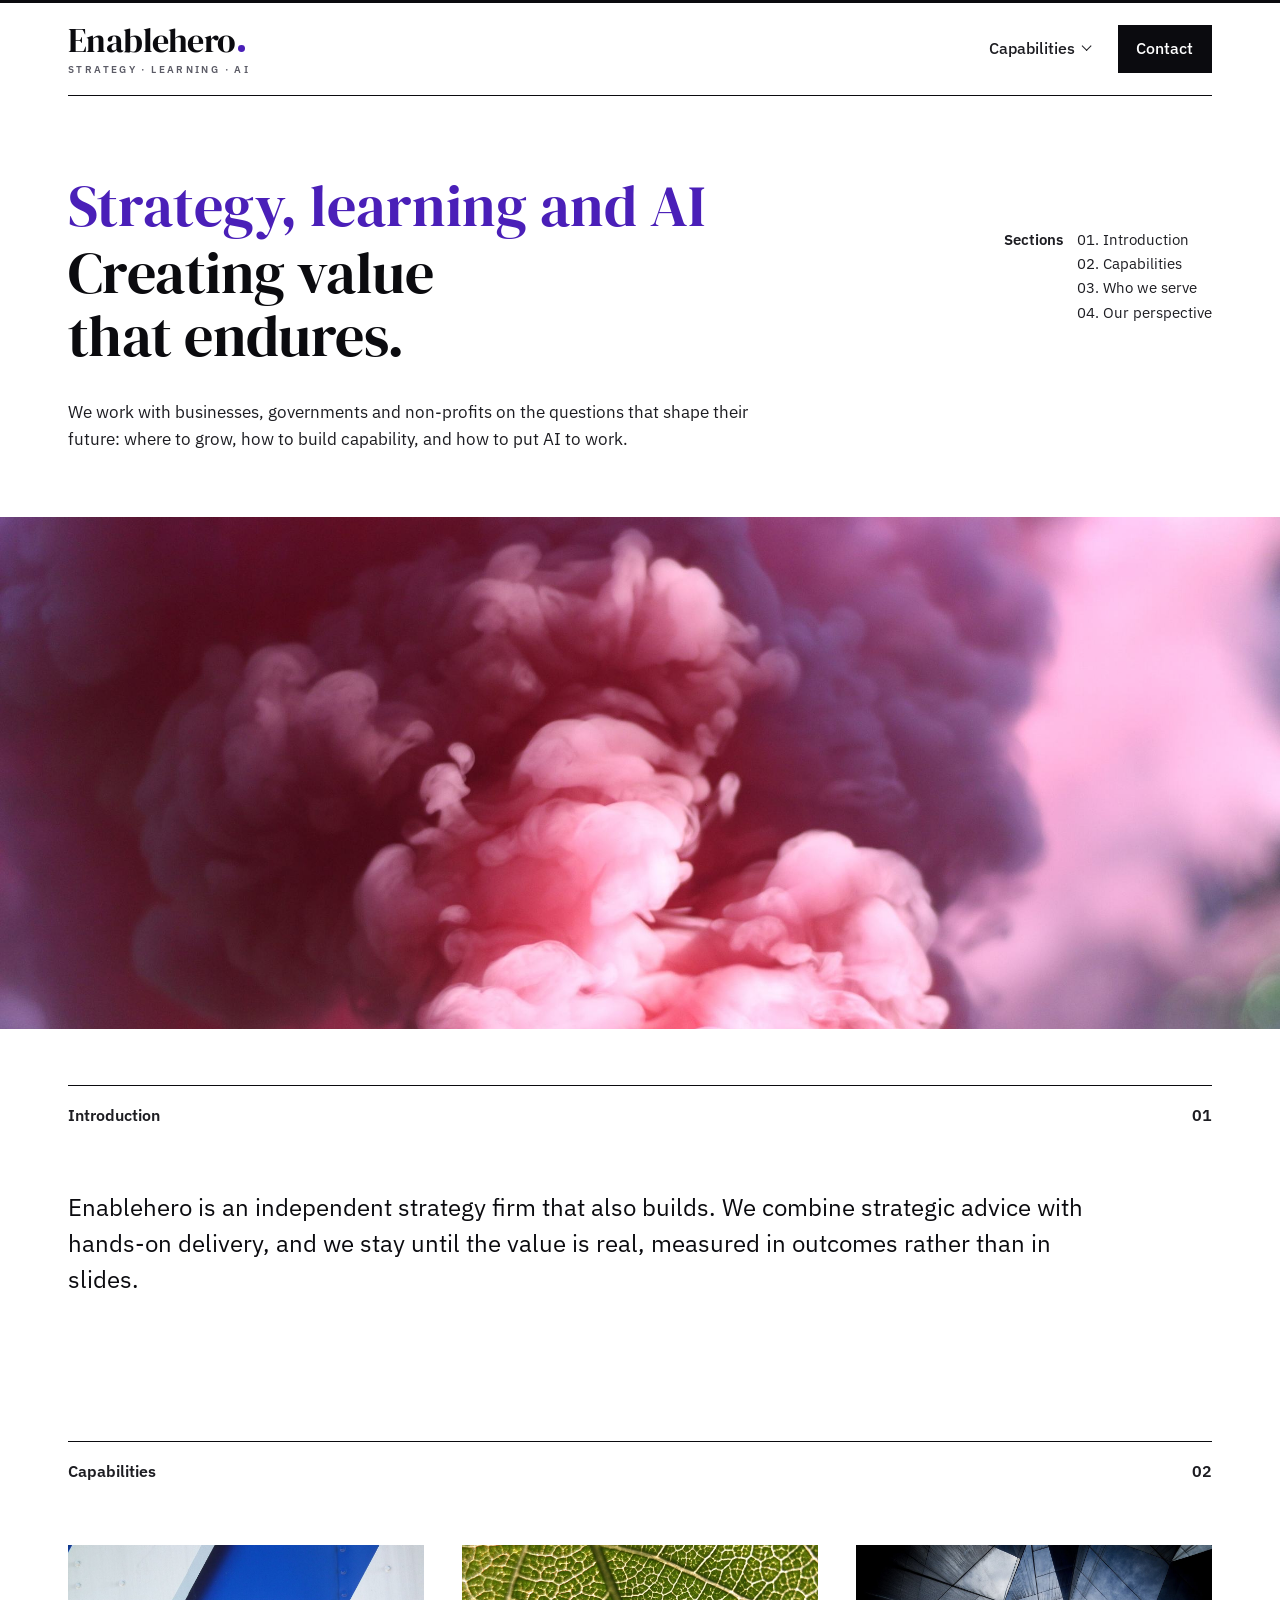
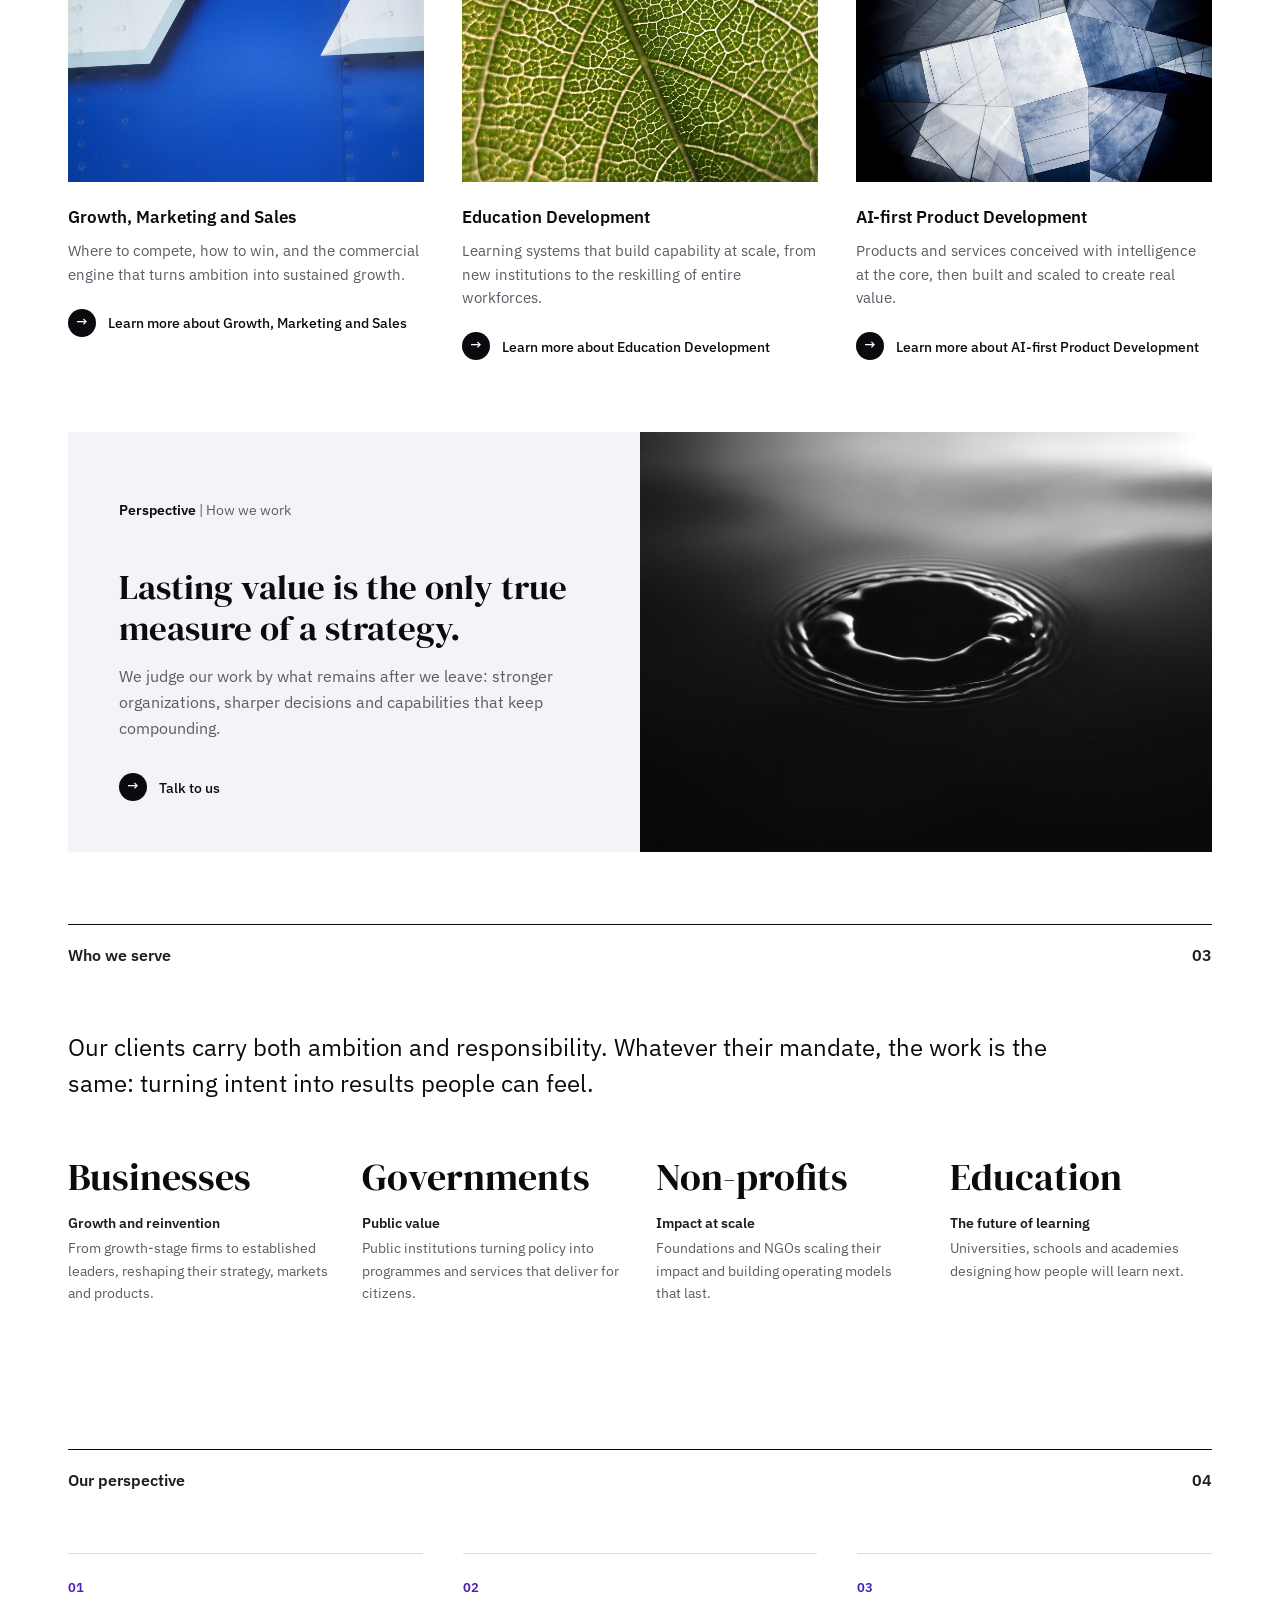
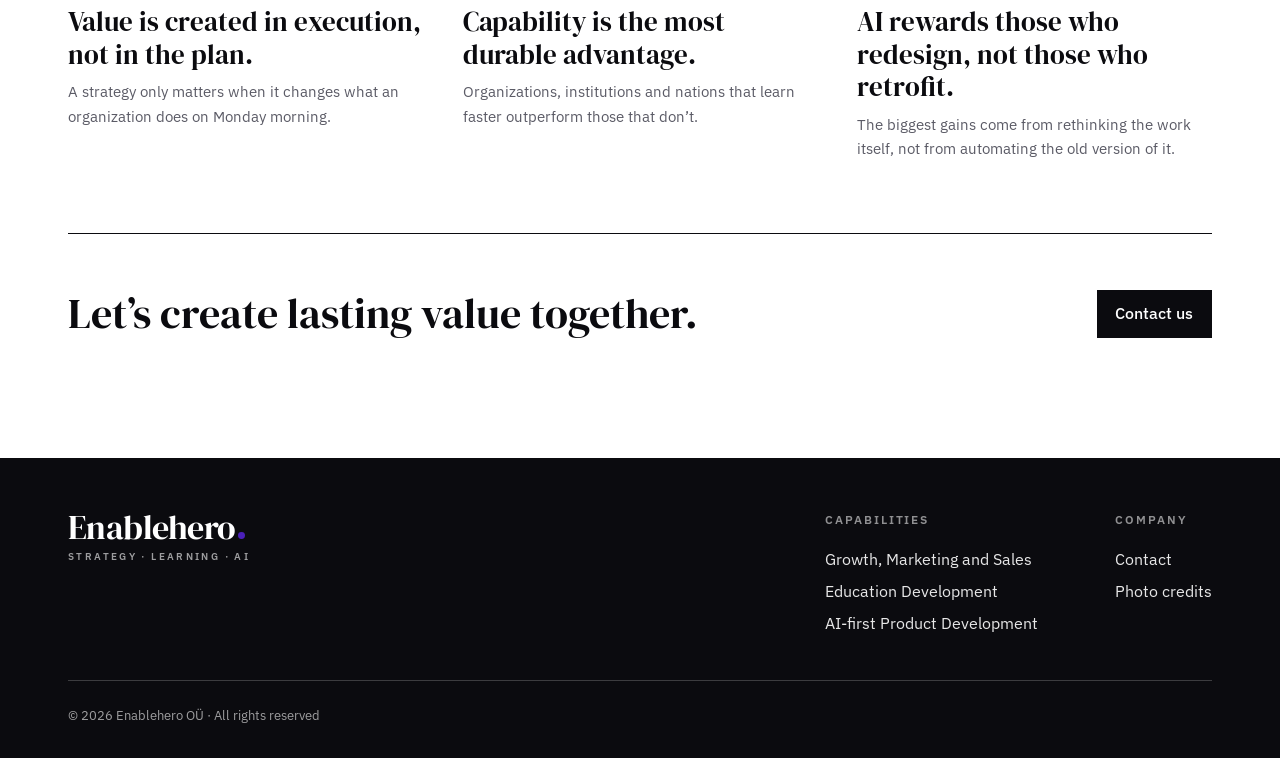
==== commit a36d5660: "feat: rebuild contact page with offices map, drop footer address Co-Authored-By: Claude Opus 5.5 <no" ====
--- a/index.html
+++ b/index.html
@@ -156,7 +156,6 @@
       </div>
       <div class="foot-bottom">
         <span>&copy; 2026 Enablehero O&Uuml; &middot; All rights reserved</span>
-        <span>Ahtri tn 12, 10151 Tallinn, Estonia</span>
       </div>
     </div>
   </footer>
--- a/assets/site.css
+++ b/assets/site.css
@@ -399,3 +399,25 @@
   .big-list, .steps { grid-template-columns: 1fr; }
   .logo-word { font-size: 1.55rem; }
 }
+
+/* ---------- Contact hero: offices + map ---------- */
+.contact-title { grid-column: 1 / -1; }
+.contact-head h1 { max-width: none; }
+@media (min-width: 1100px) { .contact-head h1 { white-space: nowrap; } }
+.contact-head .mail { display: inline-block; font-size: clamp(1.4rem, 2.6vw, 2rem); }
+.offices { display: grid; grid-template-columns: 1fr 1fr; gap: 2.5rem; align-content: start; min-width: 30rem; }
+.office { border-top: 1px solid var(--hair); padding-top: 1rem; }
+.office h3 { font-size: 1rem; font-weight: 600; margin-bottom: 0.5rem; }
+.office address { font-style: normal; color: var(--muted); line-height: 1.6; }
+@media (max-width: 960px) { .offices { min-width: 0; } }
+@media (max-width: 640px) { .offices { grid-template-columns: 1fr; } }
+.map { position: relative; margin: 0 0 clamp(3rem, 7vw, 5rem); width: 100%; }
+.map img { display: block; width: 100%; height: 100%; }
+.pin { position: absolute; padding: 0; border: 0; cursor: pointer; width: 14px; height: 14px; margin: -7px 0 0 -7px; border-radius: 50%; background: var(--violet); box-shadow: 0 0 0 6px rgba(74, 31, 184, 0.18); }
+.pin::after { content: ""; position: absolute; inset: -6px; border-radius: 50%; border: 2px solid var(--violet); opacity: 0; animation: pin-pulse 2.4s ease-out infinite; }
+.pin-label { position: absolute; left: 50%; bottom: calc(100% + 12px); transform: translateX(-50%); padding: 0.25rem 0.6rem; background: var(--ink); color: #fff; font: 500 0.8rem/1.2 var(--sans); white-space: nowrap; }
+.pin-tip { position: absolute; left: 50%; top: calc(100% + 12px); transform: translate(-50%, 4px); padding: 0.6rem 0.8rem; background: #fff; color: var(--text); border: 1px solid var(--hair); box-shadow: 0 8px 24px rgba(11, 11, 15, 0.12); font: 400 0.85rem/1.5 var(--sans); text-align: left; white-space: nowrap; opacity: 0; visibility: hidden; transition: opacity 0.15s ease, transform 0.15s ease; z-index: 2; pointer-events: none; }
+.pin:hover .pin-tip, .pin:focus-visible .pin-tip { opacity: 1; visibility: visible; transform: translate(-50%, 0); }
+.pin:focus-visible { outline: 2px solid var(--ink); outline-offset: 4px; }
+@keyframes pin-pulse { 0% { transform: scale(0.6); opacity: 0.8; } 100% { transform: scale(2.2); opacity: 0; } }
+@media (prefers-reduced-motion: reduce) { .pin::after { animation: none; } }
